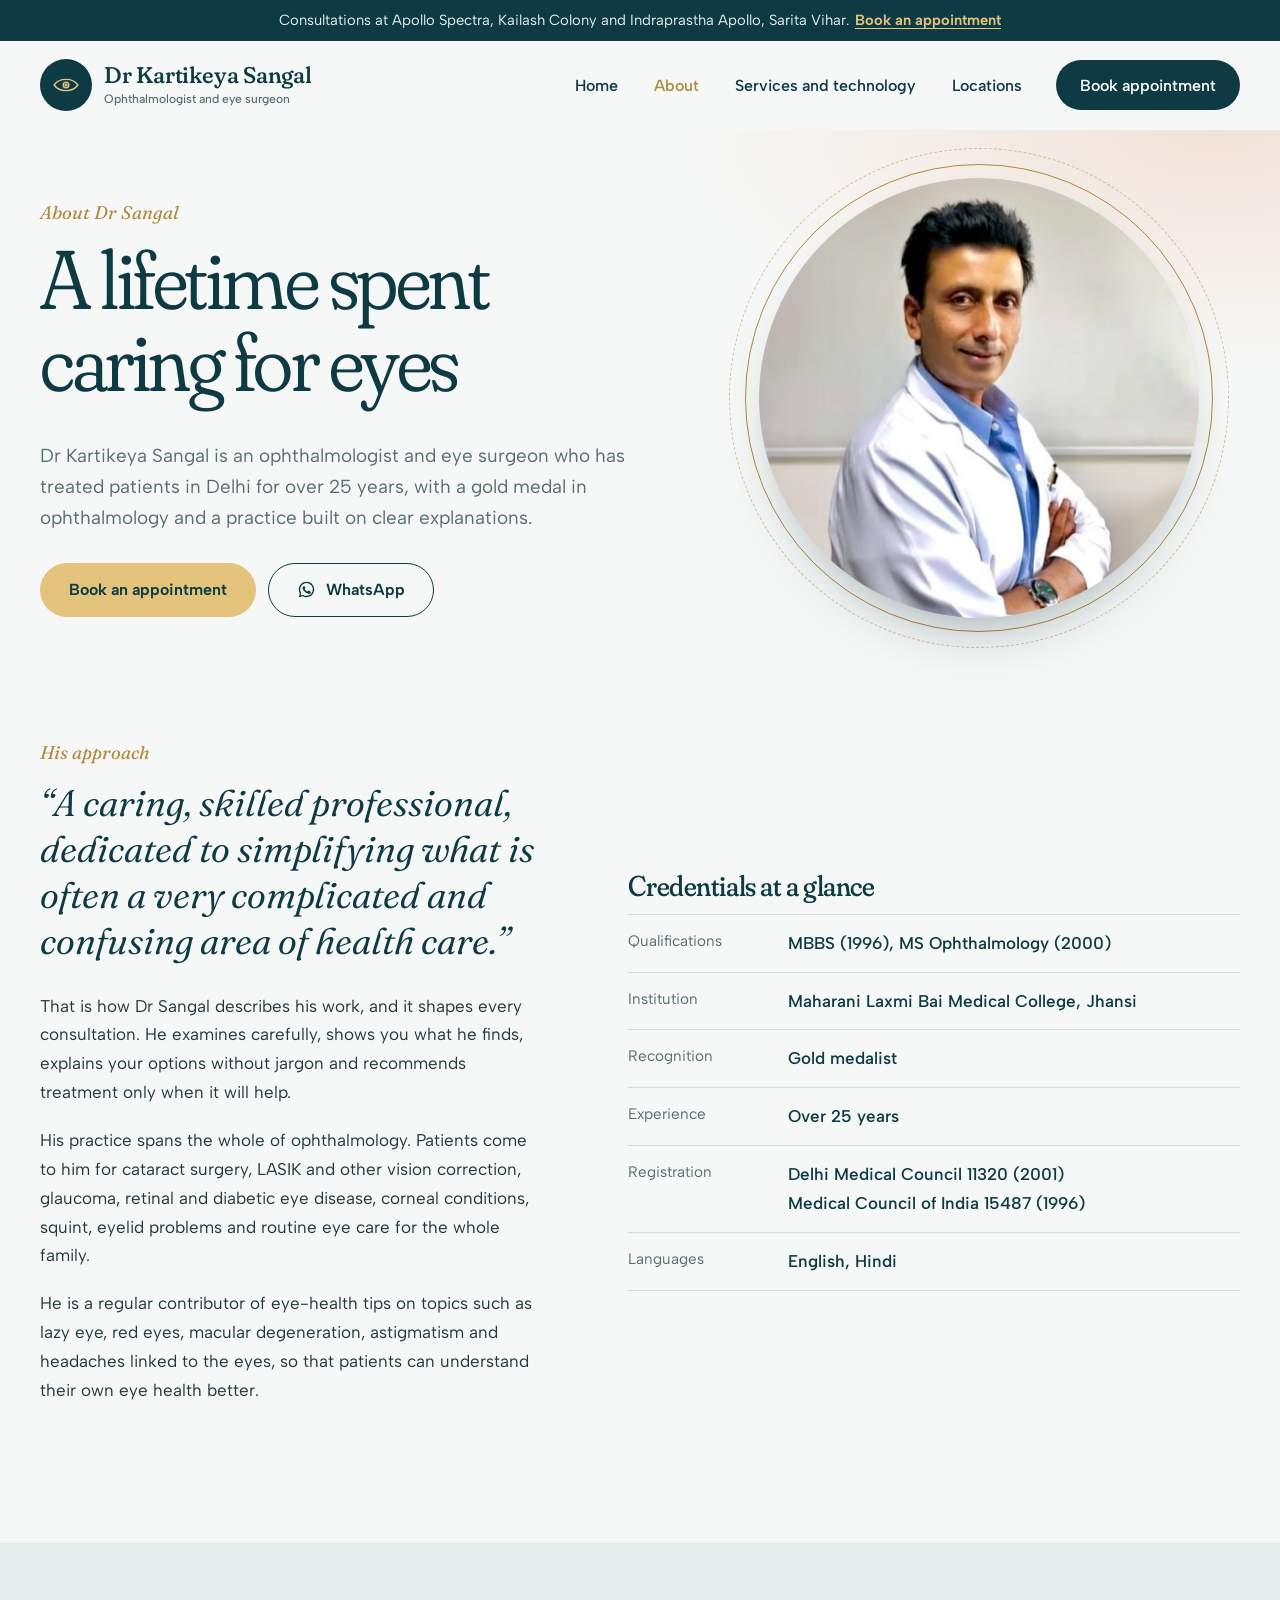
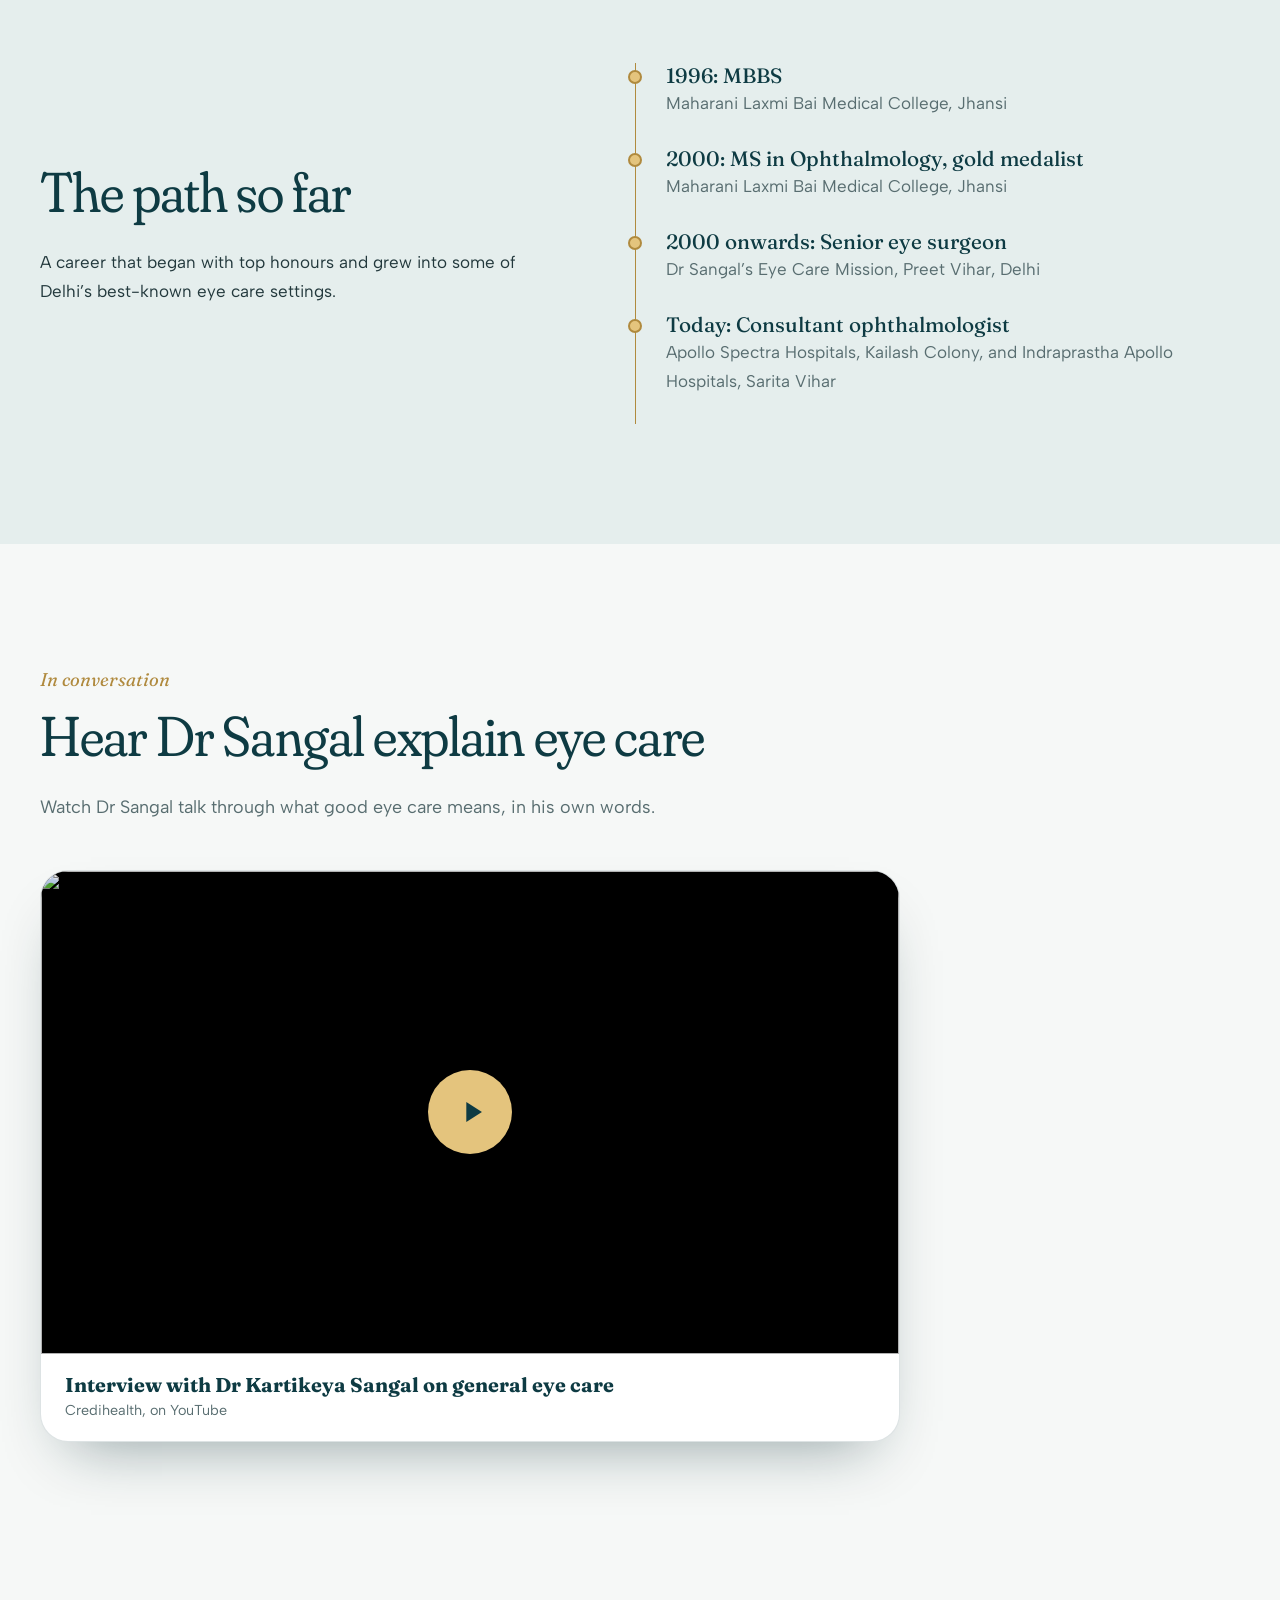
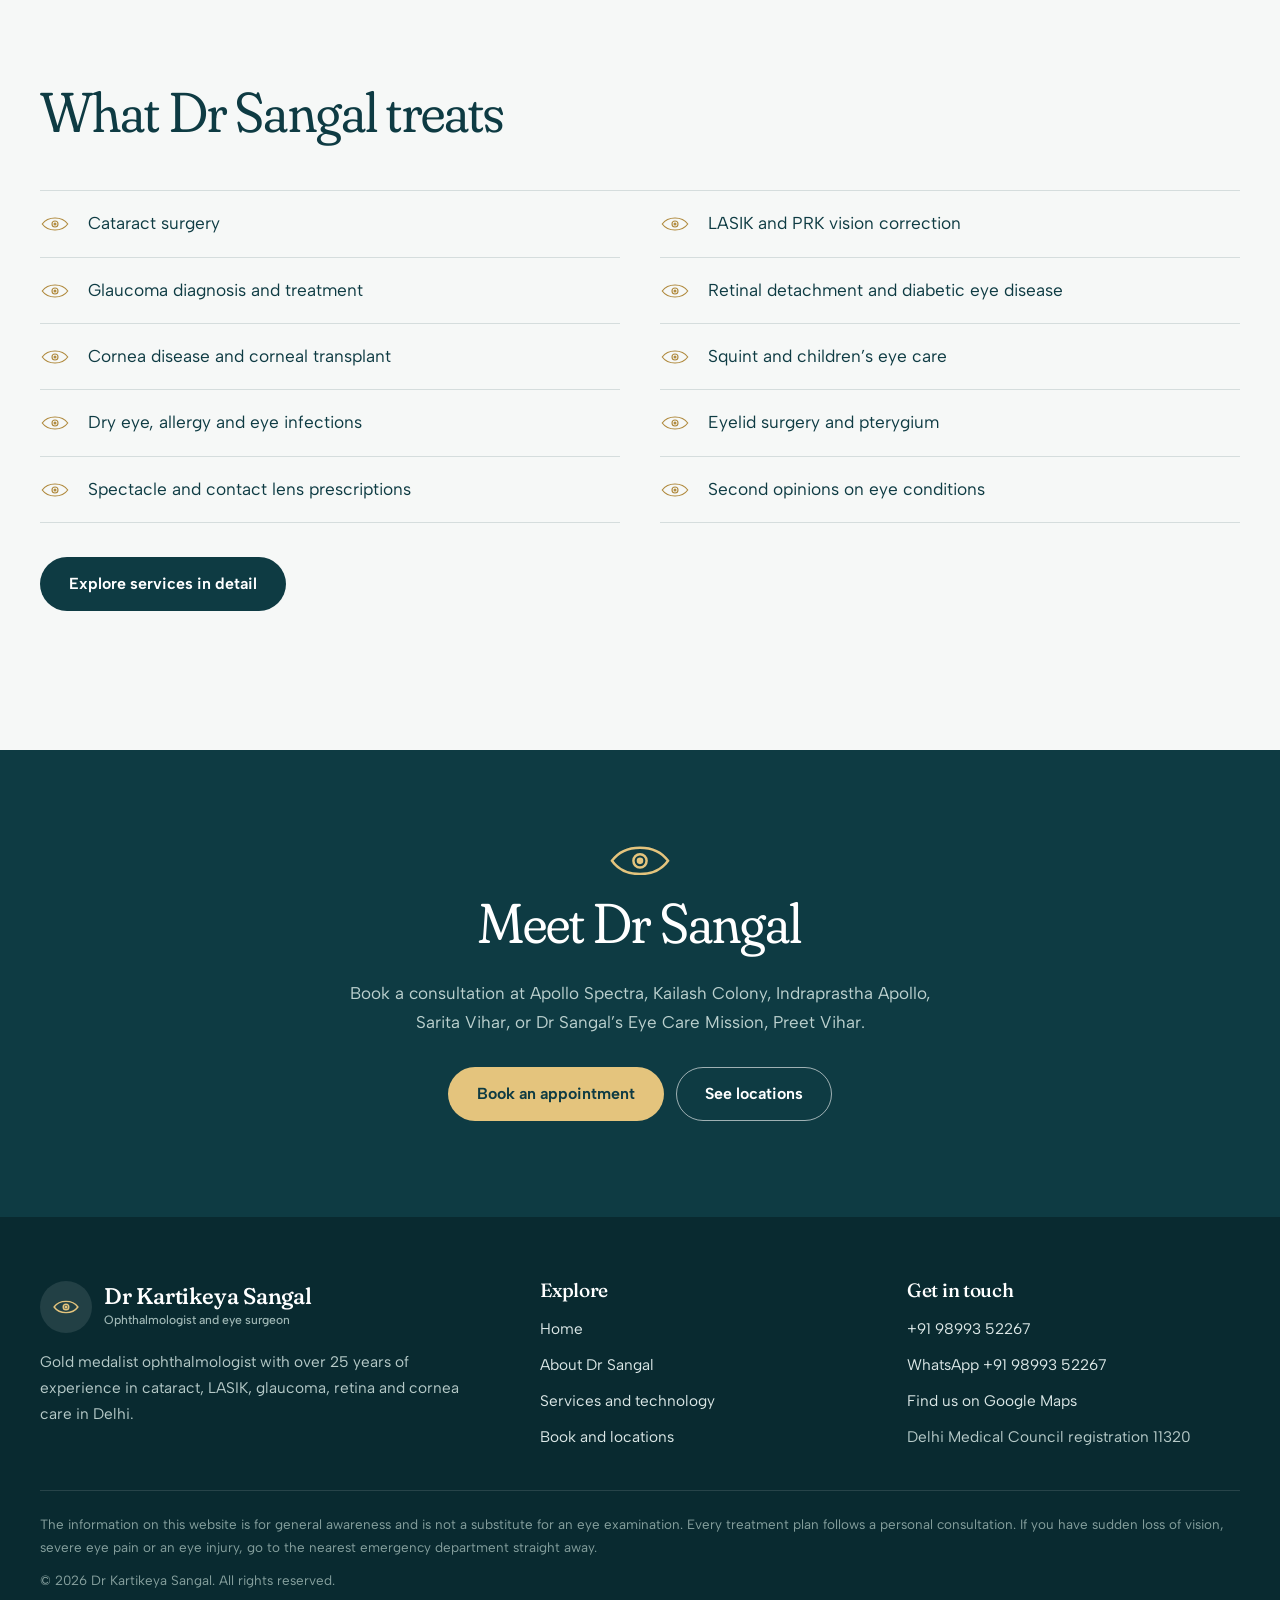
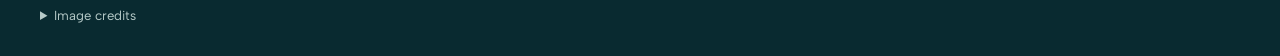
==== about/index.html @ 2427b162 "Dr Kartikeya Sangal website Four-page static site (home, about, services, book) on the shared Dawn-a" ====
<!doctype html>
<html lang="en">
<head>
  <meta charset="utf-8">
  <meta name="viewport" content="width=device-width, initial-scale=1">
  <title>About Dr Kartikeya Sangal | Ophthalmologist, Gold Medalist, Delhi</title>
  <meta name="description" content="Qualifications, experience and approach of Dr Kartikeya Sangal, MBBS, MS Ophthalmology (gold medalist), eye surgeon at Apollo hospitals and Dr Sangal’s Eye Care Mission, Delhi.">
  <meta name="theme-color" content="#0e3b43">
  <meta property="og:type" content="website">
  <meta property="og:site_name" content="Dr Kartikeya Sangal">
  <meta property="og:title" content="About Dr Kartikeya Sangal | Ophthalmologist, Gold Medalist, Delhi">
  <meta property="og:description" content="Qualifications, experience and approach of Dr Kartikeya Sangal, MBBS, MS Ophthalmology (gold medalist), eye surgeon at Apollo hospitals and Dr Sangal’s Eye Care Mission, Delhi.">
  <meta property="og:image" content="https://drbankata.github.io/kartikeya.sangal/assets/img/og-image.jpg">
  <meta property="og:url" content="https://drbankata.github.io/kartikeya.sangal/about/">
  <meta name="twitter:card" content="summary_large_image">
  <link rel="canonical" href="https://drbankata.github.io/kartikeya.sangal/about/">
  <link rel="icon" type="image/png" href="../assets/img/favicon.png">
  <link rel="apple-touch-icon" href="../assets/img/apple-touch-icon.png">
  <link rel="preconnect" href="https://fonts.googleapis.com">
  <link rel="preconnect" href="https://fonts.gstatic.com" crossorigin>
  <link rel="stylesheet" href="https://fonts.googleapis.com/css2?family=Albert+Sans:wght@400;500;600;700&family=Fraunces:ital,opsz,wght,SOFT@0,9..144,300..600,100;1,9..144,300..500,100&display=swap">
  <link rel="stylesheet" href="../assets/css/site.css">
</head>
<body>
<a class="skip" href="#main">Skip to content</a>
<div class="progress" aria-hidden="true"></div>
<!-- SECTION: ANNOUNCEMENT + HEADER (duplicated on all 4 pages — change one, change all) -->
<div class="topbar">Consultations at Apollo Spectra, Kailash Colony and Indraprastha Apollo, Sarita Vihar.<a href="../book/#book">Book an appointment</a></div>
<header class="site-header">
  <div class="wrap bar">
    <a class="brand" href="../" aria-label="Dr Kartikeya Sangal home"><span class="mk"><svg viewBox="0 0 80 36" fill="none" stroke="currentColor" stroke-width="4" stroke-linecap="round" aria-hidden="true"><path d="M6 18C16 4 30 2 40 2s24 2 34 16C64 32 50 34 40 34S16 32 6 18z"/><circle cx="40" cy="18" r="8"/><circle cx="40" cy="18" r="2.5" fill="currentColor"/></svg></span><span class="nm">Dr Kartikeya Sangal<small>Ophthalmologist and eye surgeon</small></span></a>
    <button class="nav-toggle" aria-expanded="false" aria-controls="site-nav"><svg viewBox="0 0 24 24" fill="none" stroke="currentColor" stroke-width="2" stroke-linecap="round"><path d="M4 7h16M4 12h16M4 17h10"/></svg><span class="sr-only">Open menu</span></button>
    <nav class="nav" id="site-nav" aria-label="Main">
      <a href="../">Home</a><a href="../about/" aria-current="page">About</a><a href="../services/">Services and technology</a><a href="../book/">Locations</a>
      <a class="btn btn-deep" href="../book/#book">Book appointment</a>
    </nav>
  </div>
</header>

<main id="main">
<section class="phero">
  <div class="wrap">
    <div>
      <span class="note">About Dr Sangal</span>
      <h1>A lifetime spent caring for eyes</h1>
      <p class="lede">Dr Kartikeya Sangal is an ophthalmologist and eye surgeon who has treated patients in Delhi for over 25 years, with a gold medal in ophthalmology and a practice built on clear explanations.</p>
      <div class="cta-row"><a class="btn btn-sun" href="../book/#book">Book an appointment</a><a class="btn btn-line" href="https://wa.me/919899352267?text=Hello%20Dr%20Sangal%2C%20I%20would%20like%20to%20book%20an%20appointment." target="_blank" rel="noopener"><svg viewBox="0 0 32 32" fill="currentColor" aria-hidden="true"><path d="M16 3C8.8 3 3 8.8 3 16c0 2.3.6 4.5 1.7 6.4L3 29l6.8-1.8A13 13 0 0016 29c7.2 0 13-5.8 13-13S23.2 3 16 3zm0 23.7c-2 0-3.9-.6-5.5-1.6l-.4-.2-4 1 1.1-3.9-.3-.4A10.7 10.7 0 1116 26.7zm5.9-8c-.3-.2-1.9-.9-2.2-1s-.5-.2-.7.2-.8 1-1 1.2-.4.2-.7.1a8.7 8.7 0 01-4.3-3.8c-.3-.6.3-.5.9-1.7.1-.2 0-.4 0-.5l-1-2.3c-.2-.6-.5-.5-.7-.5h-.6c-.2 0-.6.1-.9.4s-1.2 1.2-1.2 2.9 1.2 3.4 1.4 3.6c.2.2 2.4 3.7 5.9 5.2 2.2.9 3 1 4.1.8.7-.1 1.9-.8 2.2-1.5s.3-1.4.2-1.5-.3-.2-.6-.4z"/></svg> WhatsApp</a></div>
    </div>
    <figure class="round" style="margin-top:0"><img src="../assets/img/kartikeya.png" alt="Dr Kartikeya Sangal, ophthalmologist and eye surgeon" width="900" height="900" fetchpriority="high"></figure>
  </div>
</section>

<section class="section" style="padding-top:30px">
  <div class="wrap split">
    <div>
      <span class="note">His approach</span>
      <blockquote class="pull">“A caring, skilled professional, dedicated to simplifying what is often a very complicated and confusing area of health care.”</blockquote>
      <p>That is how Dr Sangal describes his work, and it shapes every consultation. He examines carefully, shows you what he finds, explains your options without jargon and recommends treatment only when it will help.</p>
      <p>His practice spans the whole of ophthalmology. Patients come to him for cataract surgery, LASIK and other vision correction, glaucoma, retinal and diabetic eye disease, corneal conditions, squint, eyelid problems and routine eye care for the whole family.</p>
      <p>He is a regular contributor of eye-health tips on topics such as lazy eye, red eyes, macular degeneration, astigmatism and headaches linked to the eyes, so that patients can understand their own eye health better.</p>
    </div>
    <div id="credentials">
      <h3>Credentials at a glance</h3>
      <dl class="facts">
        <div><dt>Qualifications</dt><dd>MBBS (1996), MS Ophthalmology (2000)</dd></div>
        <div><dt>Institution</dt><dd>Maharani Laxmi Bai Medical College, Jhansi</dd></div>
        <div><dt>Recognition</dt><dd>Gold medalist</dd></div>
        <div><dt>Experience</dt><dd>Over 25 years</dd></div>
        <div><dt>Registration</dt><dd>Delhi Medical Council 11320 (2001)<br>Medical Council of India 15487 (1996)</dd></div>
        <div><dt>Languages</dt><dd>English, Hindi</dd></div>
      </dl>
    </div>
  </div>
</section>

<section class="section foam">
  <div class="wrap split">
    <div>
      <h2>The path so far</h2>
      <p>A career that began with top honours and grew into some of Delhi’s best-known eye care settings.</p>
    </div>
    <ol class="tl">
      <li><b>1996: MBBS</b><span>Maharani Laxmi Bai Medical College, Jhansi</span></li>
      <li><b>2000: MS in Ophthalmology, gold medalist</b><span>Maharani Laxmi Bai Medical College, Jhansi</span></li>
      <li><b>2000 onwards: Senior eye surgeon</b><span>Dr Sangal’s Eye Care Mission, Preet Vihar, Delhi</span></li>
      <li><b>Today: Consultant ophthalmologist</b><span>Apollo Spectra Hospitals, Kailash Colony, and Indraprastha Apollo Hospitals, Sarita Vihar</span></li>
    </ol>
  </div>
</section>

<!-- SECTION: VIDEO. Add a video: append a tuple (youtube id, title, source) to VIDEOS in the original build, or copy a <figure class="vid"> and change data-yt. -->
<section class="section" id="watch">
  <div class="wrap">
    <div class="head"><span class="note">In conversation</span><h2>Hear Dr Sangal explain eye care</h2><p>Watch Dr Sangal talk through what good eye care means, in his own words.</p></div>
    <div class="vids"><figure class="vid"><button class="vplay" type="button" data-yt="KBVWZaOIIR0" data-title="Interview with Dr Kartikeya Sangal on general eye care" aria-label="Play video: Interview with Dr Kartikeya Sangal on general eye care"><img src="https://i.ytimg.com/vi/KBVWZaOIIR0/hqdefault.jpg" alt="" width="480" height="360" loading="lazy"><span class="vbtn" aria-hidden="true"><svg viewBox="0 0 24 24" fill="currentColor"><path d="M8 5v14l11-7z"/></svg></span></button><noscript><a href="https://www.youtube.com/watch?v=KBVWZaOIIR0">Watch on YouTube</a></noscript><figcaption><b>Interview with Dr Kartikeya Sangal on general eye care</b><small>Credihealth, on YouTube</small></figcaption></figure></div>
  </div>
</section>

<section class="section">
  <div class="wrap">
    <div class="head"><h2>What Dr Sangal treats</h2></div>
    <ul class="help">
      <li><svg viewBox="0 0 80 36" fill="none" stroke="currentColor" stroke-width="3" stroke-linecap="round" aria-hidden="true"><path d="M6 18C16 4 30 2 40 2s24 2 34 16C64 32 50 34 40 34S16 32 6 18z"/><circle cx="40" cy="18" r="8"/><circle cx="40" cy="18" r="2.5" fill="currentColor"/></svg>Cataract surgery</li>
      <li><svg viewBox="0 0 80 36" fill="none" stroke="currentColor" stroke-width="3" stroke-linecap="round" aria-hidden="true"><path d="M6 18C16 4 30 2 40 2s24 2 34 16C64 32 50 34 40 34S16 32 6 18z"/><circle cx="40" cy="18" r="8"/><circle cx="40" cy="18" r="2.5" fill="currentColor"/></svg>LASIK and PRK vision correction</li>
      <li><svg viewBox="0 0 80 36" fill="none" stroke="currentColor" stroke-width="3" stroke-linecap="round" aria-hidden="true"><path d="M6 18C16 4 30 2 40 2s24 2 34 16C64 32 50 34 40 34S16 32 6 18z"/><circle cx="40" cy="18" r="8"/><circle cx="40" cy="18" r="2.5" fill="currentColor"/></svg>Glaucoma diagnosis and treatment</li>
      <li><svg viewBox="0 0 80 36" fill="none" stroke="currentColor" stroke-width="3" stroke-linecap="round" aria-hidden="true"><path d="M6 18C16 4 30 2 40 2s24 2 34 16C64 32 50 34 40 34S16 32 6 18z"/><circle cx="40" cy="18" r="8"/><circle cx="40" cy="18" r="2.5" fill="currentColor"/></svg>Retinal detachment and diabetic eye disease</li>
      <li><svg viewBox="0 0 80 36" fill="none" stroke="currentColor" stroke-width="3" stroke-linecap="round" aria-hidden="true"><path d="M6 18C16 4 30 2 40 2s24 2 34 16C64 32 50 34 40 34S16 32 6 18z"/><circle cx="40" cy="18" r="8"/><circle cx="40" cy="18" r="2.5" fill="currentColor"/></svg>Cornea disease and corneal transplant</li>
      <li><svg viewBox="0 0 80 36" fill="none" stroke="currentColor" stroke-width="3" stroke-linecap="round" aria-hidden="true"><path d="M6 18C16 4 30 2 40 2s24 2 34 16C64 32 50 34 40 34S16 32 6 18z"/><circle cx="40" cy="18" r="8"/><circle cx="40" cy="18" r="2.5" fill="currentColor"/></svg>Squint and children’s eye care</li>
      <li><svg viewBox="0 0 80 36" fill="none" stroke="currentColor" stroke-width="3" stroke-linecap="round" aria-hidden="true"><path d="M6 18C16 4 30 2 40 2s24 2 34 16C64 32 50 34 40 34S16 32 6 18z"/><circle cx="40" cy="18" r="8"/><circle cx="40" cy="18" r="2.5" fill="currentColor"/></svg>Dry eye, allergy and eye infections</li>
      <li><svg viewBox="0 0 80 36" fill="none" stroke="currentColor" stroke-width="3" stroke-linecap="round" aria-hidden="true"><path d="M6 18C16 4 30 2 40 2s24 2 34 16C64 32 50 34 40 34S16 32 6 18z"/><circle cx="40" cy="18" r="8"/><circle cx="40" cy="18" r="2.5" fill="currentColor"/></svg>Eyelid surgery and pterygium</li>
      <li><svg viewBox="0 0 80 36" fill="none" stroke="currentColor" stroke-width="3" stroke-linecap="round" aria-hidden="true"><path d="M6 18C16 4 30 2 40 2s24 2 34 16C64 32 50 34 40 34S16 32 6 18z"/><circle cx="40" cy="18" r="8"/><circle cx="40" cy="18" r="2.5" fill="currentColor"/></svg>Spectacle and contact lens prescriptions</li>
      <li><svg viewBox="0 0 80 36" fill="none" stroke="currentColor" stroke-width="3" stroke-linecap="round" aria-hidden="true"><path d="M6 18C16 4 30 2 40 2s24 2 34 16C64 32 50 34 40 34S16 32 6 18z"/><circle cx="40" cy="18" r="8"/><circle cx="40" cy="18" r="2.5" fill="currentColor"/></svg>Second opinions on eye conditions</li>
    </ul>
    <p style="margin-top:34px"><a class="btn btn-deep" href="../services/">Explore services in detail</a></p>
  </div>
</section>

<section class="closing">
  <div class="wrap">
    <svg class="loop-mark" viewBox="0 0 80 36" fill="none" stroke="currentColor" stroke-width="3" stroke-linecap="round" aria-hidden="true"><path d="M6 18C16 4 30 2 40 2s24 2 34 16C64 32 50 34 40 34S16 32 6 18z"/><circle cx="40" cy="18" r="8"/><circle cx="40" cy="18" r="2.5" fill="currentColor"/></svg>
    <h2>Meet Dr Sangal</h2>
    <p>Book a consultation at Apollo Spectra, Kailash Colony, Indraprastha Apollo, Sarita Vihar, or Dr Sangal’s Eye Care Mission, Preet Vihar.</p>
    <div class="cta-row"><a class="btn btn-sun" href="../book/#book">Book an appointment</a><a class="btn btn-light" href="../book/#locations">See locations</a></div>
  </div>
</section>
</main>
<!-- SECTION: FOOTER (duplicated on all 4 pages — change one, change all) -->
<footer class="site-footer">
  <div class="wrap">
    <div class="fgrid">
      <div>
        <a class="brand" href="../" aria-label="Dr Kartikeya Sangal home"><span class="mk"><svg viewBox="0 0 80 36" fill="none" stroke="currentColor" stroke-width="4" stroke-linecap="round" aria-hidden="true"><path d="M6 18C16 4 30 2 40 2s24 2 34 16C64 32 50 34 40 34S16 32 6 18z"/><circle cx="40" cy="18" r="8"/><circle cx="40" cy="18" r="2.5" fill="currentColor"/></svg></span><span class="nm">Dr Kartikeya Sangal<small>Ophthalmologist and eye surgeon</small></span></a>
        <p style="max-width:42ch">Gold medalist ophthalmologist with over 25 years of experience in cataract, LASIK, glaucoma, retina and cornea care in Delhi.</p>
      </div>
      <div>
        <h4>Explore</h4>
        <ul>
          <li><a href="../">Home</a></li>
          <li><a href="../about/">About Dr Sangal</a></li>
          <li><a href="../services/">Services and technology</a></li>
          <li><a href="../book/">Book and locations</a></li>
        </ul>
      </div>
      <div>
        <h4>Get in touch</h4>
        <ul>
          <li><a href="tel:+919899352267">+91 98993 52267</a></li>
          <li><a href="https://wa.me/919899352267" rel="noopener">WhatsApp +91 98993 52267</a></li>
          <li><a href="https://www.google.com/maps/place/Dr.+Kartikeya+Sangal/@28.554382,77.24078,17z/data=!3m1!4b1!4m6!3m5!1s0x390ce3cad3b86bc5:0x2c76629b6354bbf9!8m2!3d28.554382!4d77.24078!16s%2Fg%2F11gfd_m1p2" rel="noopener" target="_blank">Find us on Google Maps</a></li>
          <li>Delhi Medical Council registration 11320</li>
        </ul>
      </div>
    </div>
    <div class="fine">
      <p>The information on this website is for general awareness and is not a substitute for an eye examination. Every treatment plan follows a personal consultation. If you have sudden loss of vision, severe eye pain or an eye injury, go to the nearest emergency department straight away.</p>
      <p>&copy; <span data-year>2026</span> Dr Kartikeya Sangal. All rights reserved.</p>
      <details class="credits"><summary>Image credits</summary>
        <ul>
          <li>Surgeon at an operating microscope and operating-room microscope photographs: U.S. Air Force photos, public domain (via Wikimedia Commons).</li>
          <li>Retinal photograph: Mikael Häggström, CC0 (Wikimedia Commons).</li>
          <li>Phoropter: Frank C. Müller, CC BY-SA 3.0 (Wikimedia Commons).</li>
          <li>Retinal camera: Jason Ruck, CC BY-SA 3.0 (Wikimedia Commons).</li>
          <li>Autorefractor: Nenad Stojkovic, CC BY 2.0 (Wikimedia Commons).</li>
          <li>Slit-lamp examination: Jeeva Muthuramalingam, CC BY-SA 4.0 (Wikimedia Commons).</li>
          <li>Equipment pictures are illustrative of the type of technology used in modern eye care. Dr Sangal’s portrait is his own.</li>
        </ul>
      </details>
    </div>
  </div>
</footer>
<a class="wa" href="https://wa.me/919899352267?text=Hello%20Dr%20Sangal%2C%20I%20would%20like%20to%20book%20an%20appointment." rel="noopener" aria-label="Chat on WhatsApp"><svg viewBox="0 0 32 32" fill="currentColor" aria-hidden="true"><path d="M16 3C8.8 3 3 8.8 3 16c0 2.3.6 4.5 1.7 6.4L3 29l6.8-1.8A13 13 0 0016 29c7.2 0 13-5.8 13-13S23.2 3 16 3zm0 23.7c-2 0-3.9-.6-5.5-1.6l-.4-.2-4 1 1.1-3.9-.3-.4A10.7 10.7 0 1116 26.7zm5.9-8c-.3-.2-1.9-.9-2.2-1s-.5-.2-.7.2-.8 1-1 1.2-.4.2-.7.1a8.7 8.7 0 01-4.3-3.8c-.3-.6.3-.5.9-1.7.1-.2 0-.4 0-.5l-1-2.3c-.2-.6-.5-.5-.7-.5h-.6c-.2 0-.6.1-.9.4s-1.2 1.2-1.2 2.9 1.2 3.4 1.4 3.6c.2.2 2.4 3.7 5.9 5.2 2.2.9 3 1 4.1.8.7-.1 1.9-.8 2.2-1.5s.3-1.4.2-1.5-.3-.2-.6-.4z"/></svg><span>WhatsApp</span></a>
<button class="to-top" aria-label="Back to top"><svg viewBox="0 0 24 24" fill="none" stroke="currentColor" stroke-width="2" stroke-linecap="round" stroke-linejoin="round"><path d="M12 19V5M5 12l7-7 7 7"/></svg></button>
<script src="../assets/js/site.js" defer></script>
</body>
</html>
---- assets/css/site.css ----
/* =====================================================================
   DR KARTIKEYA SANGAL — Ophthalmologist · site.css
   Design: "Dawn at the shore" (shared with the Hemani site) — sea-deep teal, gold, mist and blush.
   The hero arch is crowned by a gold eye outline that draws itself once on load.
   Mobile-first. Colours ONLY from the :root tokens below.
   Breakpoints: 640 / 900 / 1100 (desktop menu) / 1280
   ===================================================================== */
:root{
  --deep:#0e3b43;      /* sea-deep teal — headings, dark bands, primary buttons */
  --deep-2:#092a30;    /* footer */
  --tide:#2f6f78;      /* links */
  --gold:#b08a3e;      /* brand gold (logo) — lines, small accents */
  --sun:#e4c47d;       /* soft gold — accent buttons, accents on dark */
  --sun-2:#f4e6c1;
  --mist:#f6f8f7;      /* page */
  --foam:#e5eeed;      /* alternate section */
  --blush:#f3e2d9;     /* testimonials / warm band */
  --text:#22383c;
  --muted:#586d70;
  --line:rgba(14,59,67,.14);
  --shadow:0 30px 60px -30px rgba(9,42,48,.45);
  --display:"Fraunces",Georgia,"Times New Roman",serif;
  --sans:"Albert Sans",system-ui,-apple-system,"Segoe UI",Roboto,sans-serif;
  --maxw:1200px;
}
*,*::before,*::after{box-sizing:border-box}
html{overflow-x:clip;scroll-behavior:smooth;-webkit-text-size-adjust:100%}
body{margin:0;font-family:var(--sans);font-size:1.0625rem;line-height:1.7;color:var(--text);background:var(--mist);overflow-x:hidden}
img{max-width:100%;height:auto;display:block}
a{color:var(--tide);text-decoration-thickness:1px;text-underline-offset:3px}
a:hover{color:var(--deep)}
h1,h2,h3,h4{font-family:var(--display);font-weight:400;line-height:1.08;color:var(--deep);margin:0 0 .45em;letter-spacing:-.015em;font-variation-settings:"SOFT" 100,"opsz" 96}
h1{font-size:clamp(3.2rem,12vw,6.4rem);font-weight:340;line-height:.98;letter-spacing:-.03em;font-variation-settings:"SOFT" 100,"opsz" 144}
h2{font-size:clamp(2.1rem,5.4vw,3.5rem);font-weight:360}
h3{font-size:clamp(1.45rem,3vw,1.8rem);font-weight:450}
p{margin:0 0 1.1em}
strong{font-weight:650;color:var(--deep)}
.sr-only{position:absolute;width:1px;height:1px;overflow:hidden;clip:rect(0 0 0 0);white-space:nowrap}
.wrap{width:min(100% - 32px,var(--maxw));margin-inline:auto}
:focus-visible{outline:3px solid var(--tide);outline-offset:3px;border-radius:8px}
.skip{position:absolute;left:-999px;top:8px;background:var(--deep);color:#fff;padding:10px 16px;border-radius:8px;z-index:200}
.skip:focus{left:8px}
.lede{font-size:1.18rem;line-height:1.65;color:var(--muted);max-width:56ch}
.note{font-family:var(--display);font-style:italic;font-weight:400;color:var(--gold);font-size:1.15rem;margin-bottom:.6em;display:block}

/* ---------- announcement + header ---------- */
.topbar{background:var(--deep);color:#e9f1f0;font-size:.92rem;text-align:center;padding:10px 16px;line-height:1.45}
.topbar a{color:var(--sun);font-weight:650;text-decoration:underline;text-underline-offset:3px;margin-left:6px;white-space:nowrap}
.topbar a:hover{color:#fff}
.site-header{position:sticky;top:0;z-index:100;background:rgba(246,248,247,.82);backdrop-filter:saturate(1.3) blur(14px);-webkit-backdrop-filter:saturate(1.3) blur(14px);border-bottom:1px solid transparent;transition:border-color .3s,box-shadow .3s}
.site-header.scrolled{border-color:var(--line);box-shadow:0 10px 30px -24px rgba(9,42,48,.6)}
.bar{display:flex;align-items:center;justify-content:space-between;gap:16px;min-height:76px}
.nav-toggle{background:#fff;border:1px solid var(--line);border-radius:14px;width:48px;height:48px;display:grid;place-items:center;color:var(--deep);cursor:pointer}
.nav-toggle svg{width:24px;height:24px}
.nav{position:fixed;inset:76px 0 auto 0;background:var(--mist);padding:8px 16px 26px;display:none;flex-direction:column;border-bottom:1px solid var(--line);box-shadow:var(--shadow)}
.nav.open{display:flex}
.nav a{padding:15px 6px;font-weight:550;color:var(--deep);text-decoration:none;border-bottom:1px solid var(--line);font-size:1.05rem}
.nav a[aria-current="page"]{color:var(--gold)}
.nav .btn{margin-top:16px;border:0;justify-content:center}

/* ---------- buttons ---------- */
.btn{display:inline-flex;align-items:center;justify-content:center;gap:10px;min-height:54px;padding:0 28px;border-radius:999px;font:650 1rem/1.1 var(--sans);text-decoration:none;cursor:pointer;border:1.5px solid transparent;transition:background .25s,color .25s,border-color .25s,transform .25s}
.btn:active{transform:translateY(1px)}
.btn svg{width:19px;height:19px;flex:none}
.btn-sun{background:var(--sun);color:var(--deep)}
.btn-sun:hover{background:#d9b464;color:var(--deep)}
.btn-deep{background:var(--deep);color:#fff}
.btn-deep:hover{background:var(--tide);color:#fff}
.btn-line{border-color:var(--deep);color:var(--deep);background:transparent}
.btn-line:hover{background:var(--deep);color:#fff}
.btn-light{border-color:rgba(255,255,255,.6);color:#fff}
.btn-light:hover{background:#fff;color:var(--deep)}
.cta-row{display:flex;flex-wrap:wrap;gap:12px;margin-top:30px}
@media (max-width:639px){.hero .cta-row .btn,.phero .cta-row .btn,.formcard .cta-row .btn{width:100%}}

/* ---------- HERO (the one bold moment: the arched window + drawn infinity) ---------- */
.hero{position:relative;padding:40px 0 80px;background:
  radial-gradient(60% 55% at 92% 8%,var(--blush) 0,transparent 70%),
  radial-gradient(50% 50% at 0% 100%,var(--foam) 0,transparent 70%),var(--mist);overflow:hidden}
.hero .wrap{display:grid;gap:56px;align-items:center}
.hero .with{display:flex;align-items:center;gap:12px;color:var(--muted);font-size:.98rem;margin-bottom:26px}
.hero .with img{width:40px;height:40px;border-radius:50%;object-fit:cover;object-position:top;border:2px solid #fff;box-shadow:0 4px 12px -4px rgba(9,42,48,.4)}
.hero h1{max-width:9.5ch;margin-bottom:28px}
.hero .lede{margin-bottom:0}
.trust{display:flex;align-items:center;gap:14px;margin-top:34px;color:var(--muted);font-size:.95rem;text-decoration:none}
.trust:hover{color:var(--deep)}
.faces{display:flex}
.faces img{width:42px;height:42px;border-radius:50%;object-fit:cover;border:3px solid var(--mist);margin-left:-12px;background:#fff}
.faces img:first-child{margin-left:0}
.stars{color:var(--gold);letter-spacing:2px;font-size:.95rem;display:block;line-height:1.2}

.window{position:relative;max-width:520px;width:100%;margin-inline:auto;padding-top:46px}
.arch{position:relative;aspect-ratio:4/5;border-radius:999px 999px 30px 30px;overflow:hidden;box-shadow:var(--shadow);background:var(--foam)}
.arch img{width:100%;height:100%;object-fit:cover;object-position:52% 60%;transform-origin:58% 82%;animation:breathe 26s ease-in-out infinite alternate}
.arch::after{content:"";position:absolute;inset:0;border-radius:inherit;box-shadow:inset 0 0 0 1px rgba(255,255,255,.35)}
@keyframes breathe{from{transform:scale(1.18)}to{transform:scale(1.3)}}
.loop{position:absolute;left:50%;top:-8px;width:116%;transform:translateX(-50%);color:var(--gold);pointer-events:none;overflow:visible;z-index:3;filter:drop-shadow(0 1px 0 rgba(255,255,255,.7))}
.loop path,.loop circle:not(.pupil){fill:none;stroke:currentColor;stroke-width:2.2;stroke-linecap:round;stroke-dasharray:1;stroke-dashoffset:1;animation:draw 3.2s .3s cubic-bezier(.65,0,.35,1) forwards}
@keyframes draw{to{stroke-dashoffset:0}}
.badge{position:absolute;z-index:4;left:-6px;bottom:34px;display:flex;align-items:center;gap:14px;background:#fff;border-radius:999px;padding:8px 22px 8px 8px;box-shadow:0 20px 40px -18px rgba(9,42,48,.5);max-width:92%}
.badge img{width:62px;height:62px;border-radius:50%;object-fit:cover;object-position:top}
.badge b{display:block;font-family:var(--display);font-weight:500;font-size:1.12rem;color:var(--deep);line-height:1.15}
.badge small{display:block;color:var(--muted);font-size:.84rem;line-height:1.35}
.gift{position:absolute;z-index:4;right:-4px;top:30%;background:var(--deep);color:#fff;border-radius:22px;padding:16px 18px;max-width:200px;box-shadow:var(--shadow);text-decoration:none;font-size:.9rem;line-height:1.35;display:none}
.gift b{display:block;font-family:var(--display);font-weight:450;font-size:1.25rem;color:var(--sun);margin-bottom:4px;line-height:1.1}
.gift:hover{color:#fff;background:var(--tide)}

/* ---------- sections ---------- */
.section{padding:88px 0}
.section.foam{background:var(--foam)}
.section.blush{background:var(--blush)}
.section.deep{background:var(--deep);color:#d6e4e3}
.section.deep h2,.section.deep h3{color:#fff}
.section.deep strong{color:#fff}
.head{max-width:740px;margin:0 0 48px}
.head.center{margin-inline:auto;text-align:center}
.head p{color:var(--muted);font-size:1.12rem}
.section.deep .head p{color:#bcd1cf}
.loop-mark{display:block;width:66px;color:var(--gold);margin-bottom:18px}
.center .loop-mark{margin-inline:auto}

/* pillars — photo cards */
.pillars{display:grid;gap:18px}
.pillar{position:relative;min-height:440px;border-radius:28px;overflow:hidden;color:#fff;display:flex;align-items:flex-end;isolation:isolate}
.pillar .bg{position:absolute;inset:0;z-index:-2;background-size:cover;background-position:center;transition:transform 1.4s cubic-bezier(.2,.7,.2,1)}
.pillar:hover .bg{transform:scale(1.05)}
.pillar::before{content:"";position:absolute;inset:0;z-index:-1;background:linear-gradient(to top,rgba(9,42,48,.95) 10%,rgba(9,42,48,.55) 55%,rgba(9,42,48,.05))}
.pillar .in{padding:30px}
.pillar h3{color:#fff;font-size:2.1rem;font-weight:400;margin-bottom:.15em}
.pillar h4{font:italic 400 1.15rem/1.35 var(--display);color:var(--sun);margin-bottom:.7em}
.pillar p{font-size:.98rem;color:rgba(255,255,255,.88);margin:0}

/* includes (foundation) */
.includes{display:grid;gap:0;border-top:1px solid rgba(255,255,255,.2)}
.includes div{display:grid;grid-template-columns:5.2rem 1fr;gap:18px;align-items:baseline;padding:20px 0;border-bottom:1px solid rgba(255,255,255,.2)}
.includes b{font:300 2.8rem/1 var(--display);color:var(--sun);font-variation-settings:"SOFT" 100,"opsz" 144}
.includes span{color:#e3eded;font-size:1.05rem}

/* split */
.split{display:grid;gap:48px;align-items:center}
.framed{position:relative;max-width:460px;margin-inline:auto;width:100%}
.framed img{width:100%;aspect-ratio:4/5;object-fit:cover;object-position:center top;border-radius:999px 999px 28px 28px;box-shadow:var(--shadow)}
.framed::before{content:"";position:absolute;inset:-14px -14px 14px 14px;border:1.5px solid var(--gold);border-radius:999px 999px 34px 34px;z-index:-1}
.framed figcaption{margin-top:18px;text-align:center;font-family:var(--display);font-size:1.2rem;color:var(--deep)}
.framed figcaption small{display:block;font-family:var(--sans);font-size:.9rem;color:var(--muted)}
.pull{font:italic 360 clamp(1.6rem,3.6vw,2.3rem)/1.25 var(--display);color:var(--deep);margin:0 0 28px;max-width:30ch}
.pull cite{display:block;font:500 .98rem/1.4 var(--sans);font-style:normal;color:var(--gold);margin-top:14px}

/* testimonials */
.tgrid{display:grid;gap:20px}
.tcard{background:#fff;border-radius:28px;padding:32px 28px;display:flex;flex-direction:column}
.tcard .hl{font:italic 380 1.45rem/1.35 var(--display);color:var(--deep);margin:14px 0 18px;flex:1}
.tcard details{margin-bottom:22px;color:var(--muted);font-size:.97rem}
.tcard summary{cursor:pointer;color:var(--tide);font-weight:600;list-style:none;display:inline-flex;align-items:center;gap:6px}
.tcard summary::-webkit-details-marker{display:none}
.tcard summary::after{content:"+";font-size:1.2rem;line-height:1}
.tcard details[open] summary::after{content:"–"}
.tcard details p{margin:12px 0 0}
.who{display:flex;align-items:center;gap:14px;border-top:1px solid var(--line);padding-top:18px}
.who img{width:56px;height:56px;border-radius:50%;object-fit:cover}
.who b{display:block;font-family:var(--display);font-weight:500;font-size:1.2rem;color:var(--deep);line-height:1.15}
.who small{color:var(--muted);font-size:.9rem}

/* features / steps / help */
.feat{display:grid;gap:18px}
.fcard{background:#fff;border-radius:24px;padding:30px;border:1px solid var(--line)}
.fcard .ic{width:52px;height:52px;border-radius:50%;background:var(--foam);color:var(--deep);display:grid;place-items:center;margin-bottom:18px}
.fcard .ic svg{width:24px;height:24px}
.fcard p{color:var(--muted);margin:0 0 14px}
.fcard .tick{font-family:var(--display);font-style:italic;color:var(--gold);font-size:1.12rem}
.steps{display:grid;gap:0;counter-reset:s;border-top:1px solid rgba(255,255,255,.2)}
.step{display:grid;grid-template-columns:4.2rem 1fr;gap:16px;padding:26px 0;border-bottom:1px solid rgba(255,255,255,.2)}
.step::before{counter-increment:s;content:counter(s);font:300 3rem/1 var(--display);color:var(--sun)}
.step h3{font-size:1.5rem;margin-bottom:.3em}
.step p{margin:0;color:#c5d7d6}
.help{list-style:none;padding:0;margin:0;display:grid;gap:0;border-top:1px solid var(--line)}
.help li{display:flex;gap:18px;align-items:flex-start;padding:18px 0;border-bottom:1px solid var(--line);font-size:1.08rem;color:var(--deep)}
.help li svg{flex:none;width:30px;height:16px;color:var(--gold);margin-top:7px}
.photos{display:grid;grid-template-columns:repeat(2,1fr);gap:12px}
.photos img{border-radius:22px;aspect-ratio:1;object-fit:cover;width:100%}
.photos img:nth-child(1){border-radius:999px 999px 22px 22px}

/* levels */
.tabs{display:inline-flex;gap:4px;padding:5px;background:#fff;border-radius:999px;border:1px solid var(--line);margin-bottom:28px;max-width:100%;overflow-x:auto}
.tab{border:0;background:none;color:var(--deep);padding:12px 20px;border-radius:999px;font:600 .96rem/1 var(--sans);cursor:pointer;white-space:nowrap;transition:background .25s,color .25s}
.tab[aria-selected="true"]{background:var(--deep);color:#fff}
.panel{display:none;background:#fff;border-radius:30px;overflow:hidden}
.panel.show{display:grid;animation:rise .45s both}
.panel .pic{min-height:260px;background-size:cover;background-position:center}
.panel .txt{padding:34px 28px}
.checks{list-style:none;padding:0;margin:22px 0 28px;display:grid;gap:12px}
.checks li{position:relative;padding-left:34px;color:var(--deep);font-weight:550}
.checks li::before{content:"";position:absolute;left:0;top:4px;width:22px;height:22px;border-radius:50%;background:var(--sun) url("data:image/svg+xml,%3Csvg xmlns='http://www.w3.org/2000/svg' viewBox='0 0 24 24' fill='none' stroke='%230e3b43' stroke-width='3' stroke-linecap='round' stroke-linejoin='round'%3E%3Cpath d='M6 12.5l4 4 8-9'/%3E%3C/svg%3E") center/13px no-repeat}
@keyframes rise{from{opacity:0;transform:translateY(10px)}to{opacity:1;transform:none}}

/* quote band */
.band{position:relative;color:#fff;padding:120px 0;isolation:isolate;background-size:cover;background-position:center}
.band::before{content:"";position:absolute;inset:0;background:linear-gradient(100deg,rgba(9,42,48,.9) 0%,rgba(9,42,48,.6) 60%,rgba(9,42,48,.35));z-index:-1}
.band blockquote{margin:0;max-width:24ch;font:italic 340 clamp(1.8rem,4.6vw,3rem)/1.22 var(--display);color:#fff}
.band cite{display:block;margin-top:20px;font:500 1rem var(--sans);font-style:normal;color:var(--sun)}

/* forms */
.formcard{background:#fff;color:var(--text);border-radius:30px;padding:32px 26px;box-shadow:var(--shadow)}
.formcard h3{font-size:2rem;color:var(--deep)}
.privacy{font-size:.9rem;color:var(--muted)}
.field{display:grid;gap:6px;margin-bottom:16px}
.field label{font-weight:600;font-size:.92rem;color:var(--deep)}
.field input,.field select{width:100%;min-height:52px;padding:12px 16px;border:1.5px solid #d3dfde;border-radius:14px;background:var(--mist);font:inherit;color:var(--deep)}
.field input:focus,.field select:focus{outline:none;border-color:var(--tide);background:#fff;box-shadow:0 0 0 4px rgba(47,111,120,.15)}
.row2{display:grid;gap:0 16px}
.check{display:flex;gap:12px;align-items:flex-start;font-size:.9rem;color:var(--muted);margin:4px 0 22px}
.check input{width:22px;height:22px;margin-top:2px;accent-color:var(--deep);flex:none}
.form-note{margin:14px 0 0;font-size:.95rem;color:var(--tide);min-height:1.2em;font-weight:600}
.formcard .cta-row{margin-top:0}

/* contact */
.ccards{display:grid;gap:0;border-top:1px solid var(--line);margin-top:28px}
.ccard{display:flex;gap:16px;align-items:center;padding:18px 0;border-bottom:1px solid var(--line);text-decoration:none;color:var(--deep)}
a.ccard:hover b{color:var(--tide)}
.ccard .ic{flex:none;width:50px;height:50px;border-radius:50%;background:#fff;color:var(--deep);display:grid;place-items:center;border:1px solid var(--line)}
.ccard .ic svg{width:22px;height:22px}
.ccard small{display:block;font-size:.88rem;color:var(--muted)}
.ccard b{font-weight:600;overflow-wrap:anywhere;font-size:1.05rem}

/* inner page hero */
.phero{padding:48px 0 72px;background:radial-gradient(60% 60% at 95% 0%,var(--blush) 0,transparent 70%),var(--mist)}
.phero .wrap{display:grid;gap:40px;align-items:center}
.phero h1{font-size:clamp(2.8rem,8vw,5.2rem);max-width:12ch}
.phero .arch{aspect-ratio:5/4;border-radius:999px 999px 28px 28px;max-width:520px;margin-inline:auto;width:100%}
.phero .arch img{animation:none}

/* closing + footer */
.closing{background:var(--deep);color:#d6e4e3;text-align:center;padding:96px 0;position:relative;overflow:hidden}
.closing h2{color:#fff;max-width:20ch;margin-inline:auto}
.closing p{max-width:56ch;margin:0 auto 6px;color:#bcd1cf}
.closing .cta-row{justify-content:center}
.closing .loop-mark{margin-inline:auto;color:var(--sun)}
.site-footer{background:var(--deep-2);color:#b6cac8;padding:64px 0 28px;font-size:.96rem}
.fgrid{display:grid;gap:34px;margin-bottom:40px}
.flogo{height:58px;width:auto;margin-bottom:16px}
.site-footer h4{font:500 1.2rem/1 var(--display);color:#fff;margin-bottom:16px}
.site-footer a{color:#dbe7e6;text-decoration:none}
.site-footer a:hover{color:var(--sun)}
.site-footer ul{list-style:none;margin:0;padding:0;display:grid;gap:10px}
.fine{border-top:1px solid rgba(255,255,255,.12);padding-top:22px;font-size:.84rem;line-height:1.7;color:#86a09e}
.fine p{margin:0 0 .7em}

/* floating helpers */
.to-top{position:fixed;right:16px;bottom:16px;width:48px;height:48px;border-radius:50%;border:0;background:var(--deep);color:var(--sun);display:grid;place-items:center;cursor:pointer;opacity:0;transform:translateY(16px);pointer-events:none;transition:opacity .3s,transform .3s;z-index:90}
.to-top.show{opacity:1;transform:none;pointer-events:auto}
.to-top svg{width:22px;height:22px}
.wa{position:fixed;left:16px;bottom:16px;z-index:90;opacity:0;transform:translateY(16px);pointer-events:none;transition:opacity .3s,transform .3s;display:flex;align-items:center;gap:10px;background:#1f8f55;color:#fff;border-radius:99px;padding:0 14px;height:52px;font-weight:650;font-size:.94rem;text-decoration:none;box-shadow:0 14px 28px -12px rgba(9,42,48,.6)}
.wa.show{opacity:1;transform:none;pointer-events:auto}
.wa:hover{color:#fff;background:#17784a}
.wa svg{width:26px;height:26px}
.wa span{display:none}

@media (min-width:640px){
  .tgrid{grid-template-columns:repeat(2,1fr)}
  .feat{grid-template-columns:repeat(2,1fr)}
  .row2{grid-template-columns:1fr 1fr}
  .wa{padding:0 20px 0 14px}.wa span{display:inline}
  .gift{display:block}
  .help{grid-template-columns:1fr 1fr;column-gap:40px}
}
@media (min-width:900px){
  .section{padding:120px 0}
  .hero{padding:56px 0 110px}
  .hero .wrap{grid-template-columns:1.08fr .92fr;gap:64px}
  .phero .wrap{grid-template-columns:1.1fr .9fr}
  .pillars{grid-template-columns:repeat(3,1fr)}
  .pillars .pillar:nth-child(2){transform:translateY(40px)}
  .split{grid-template-columns:.9fr 1.1fr;gap:88px}
  .split.rev{grid-template-columns:1.1fr .9fr}
  .split.rev>:first-child{order:2}
  .tgrid{grid-template-columns:repeat(3,1fr)}
  .feat{grid-template-columns:repeat(3,1fr)}
  .feat.two{grid-template-columns:repeat(2,1fr)}
  .steps{grid-template-columns:repeat(2,1fr);column-gap:56px}
  .panel.show{grid-template-columns:.85fr 1.15fr}
  .panel .pic{min-height:100%}
  .panel .txt{padding:48px 46px}
  .fgrid{grid-template-columns:1.4fr 1fr 1fr}
}
@media (min-width:1100px){
  .nav-toggle{display:none}
  .nav{position:static;display:flex!important;flex-direction:row;align-items:center;gap:4px;padding:0;background:none;border:0;box-shadow:none}
  .nav a{border:0;padding:10px 16px;border-radius:99px;font-size:1rem}
  .nav a:hover{color:var(--gold)}
  .nav .btn{margin:0 0 0 14px;color:#fff;padding:0 24px;min-height:50px}
  .nav .btn:hover{color:#fff}
  .bar{min-height:88px}
}
@media (min-width:1280px){
  .badge{left:-40px}
  .gift{right:-36px}
}
@media (prefers-reduced-motion:reduce){
  *,*::before,*::after{animation:none!important;transition:none!important;scroll-behavior:auto!important}
  .loop path{stroke-dashoffset:0}
}

/* ---------- Dr Sangal additions ---------- */
.brand{display:flex;align-items:center;gap:12px;text-decoration:none;color:var(--deep)}
.brand:hover{color:var(--deep)}
.brand .mk{width:46px;height:46px;flex:none;border-radius:50%;background:var(--deep);color:var(--sun);display:grid;place-items:center}
.brand .mk svg{width:28px;height:28px}
.brand .nm{display:block;font:500 1.22rem/1.05 var(--display);letter-spacing:-.01em;font-variation-settings:"SOFT" 100,"opsz" 48}
.brand .nm small{display:block;font:500 .76rem/1.3 var(--sans);color:var(--muted);letter-spacing:0;margin-top:3px}
.site-footer .brand{color:#fff;margin-bottom:16px}
.site-footer .brand .mk{background:rgba(255,255,255,.1)}
.site-footer .brand .nm small{color:#9fb7b5}
.hero .with img,.badge img{background:#dfe1df}
.gmark{flex:none;width:42px;height:42px;border-radius:50%;background:#fff;border:3px solid var(--mist);display:grid;place-items:center;font:700 1.1rem/1 var(--sans);color:#4285f4;box-shadow:0 4px 12px -6px rgba(9,42,48,.4)}
.sub{font-size:1.05rem;color:var(--muted);margin-top:-.2em}
.eqgrid{display:grid;gap:18px}
.eq{background:#fff;border-radius:28px;padding:12px 12px 26px;border:1px solid var(--line);transition:transform .4s cubic-bezier(.2,.7,.2,1),box-shadow .4s}
.eq:hover{transform:translateY(-4px);box-shadow:var(--shadow)}
.eq .ph{aspect-ratio:4/3;border-radius:20px;overflow:hidden;background:var(--foam)}
.eq .ph img{width:100%;height:100%;object-fit:cover;transition:transform 1.2s cubic-bezier(.2,.7,.2,1)}
.eq:hover .ph img{transform:scale(1.05)}
.eq h3{font-size:1.4rem;margin:20px 16px 6px}
.eq p{margin:0 16px;color:var(--muted);font-size:.97rem}
.fine-note{font-size:.88rem;color:var(--muted);margin-top:22px}
.round{position:relative;max-width:440px;margin-inline:auto;width:100%;isolation:isolate}
.round img{width:100%;aspect-ratio:1;border-radius:50%;background:#dfe1df;box-shadow:var(--shadow);object-fit:cover}
.round::before{content:"";position:absolute;inset:-14px;border:1.5px solid var(--gold);border-radius:50%;z-index:-1}
.round::after{content:"";position:absolute;inset:-30px;border:1px dashed rgba(176,138,62,.5);border-radius:50%;z-index:-1}
.round figcaption{margin-top:30px;text-align:center;font-family:var(--display);font-size:1.2rem;color:var(--deep)}
.round figcaption small{display:block;font-family:var(--sans);font-size:.9rem;color:var(--muted)}
.locs{display:grid;gap:22px}
.loc{background:#fff;border-radius:30px;overflow:hidden;border:1px solid var(--line);display:grid}
.loc .map{min-height:260px;background:var(--foam)}
.loc iframe{width:100%;height:100%;min-height:260px;border:0;display:block}
.loc .txt{padding:28px}
.loc h3{font-size:1.55rem}
.loc address{font-style:normal;color:var(--muted);margin-bottom:6px}
.loc .tag{display:inline-block;font:600 .8rem/1 var(--sans);color:var(--deep);background:var(--sun-2);border-radius:99px;padding:7px 12px;margin-bottom:14px}
.loc .cta-row{margin-top:18px}
.btn-sm{min-height:46px;padding:0 20px;font-size:.95rem}
.faq{max-width:820px;margin-inline:auto;border-top:1px solid var(--line)}
.faq details{border-bottom:1px solid var(--line)}
.faq summary{cursor:pointer;list-style:none;display:flex;justify-content:space-between;gap:16px;padding:20px 0;font:420 1.3rem/1.25 var(--display);color:var(--deep)}
.faq summary::-webkit-details-marker{display:none}
.faq summary::after{content:"+";color:var(--gold);font-size:1.7rem;line-height:1}
.faq details[open] summary::after{content:"–"}
.faq p{color:var(--muted);margin:0 0 20px;max-width:64ch}
.field textarea{width:100%;min-height:96px;padding:12px 16px;border:1.5px solid #d3dfde;border-radius:14px;background:var(--mist);font:inherit;color:var(--deep);resize:vertical}
.field textarea:focus{outline:none;border-color:var(--tide);background:#fff;box-shadow:0 0 0 4px rgba(47,111,120,.15)}
.calbox{background:#fff;border-radius:30px;padding:10px;box-shadow:var(--shadow);overflow:hidden}
.calbox iframe{width:100%;height:720px;border:0;border-radius:22px;display:block}
.calsoon{padding:34px 28px;text-align:center}
.tl{list-style:none;padding:0;margin:0 0 0 7px;border-left:1.5px solid var(--gold)}
.tl li{position:relative;padding:0 0 28px 30px}
.tl li::before{content:"";position:absolute;left:-8px;top:7px;width:14px;height:14px;border-radius:50%;background:var(--sun);border:2px solid var(--gold)}
.tl b{display:block;font:450 1.3rem/1.25 var(--display);color:var(--deep)}
.tl span{color:var(--muted)}
.tcard .src{font-size:.82rem;color:var(--muted);margin-top:-10px;margin-bottom:18px}
.tcard .src b{color:var(--tide)}
.facts{display:grid;gap:0;border-top:1px solid var(--line);margin:0}
.facts div{display:grid;grid-template-columns:9rem 1fr;gap:16px;padding:14px 0;border-bottom:1px solid var(--line)}
.facts dt{color:var(--muted);font-size:.95rem}
.facts dd{margin:0;color:var(--deep);font-weight:550}
.credits{font-size:.82rem;line-height:1.7;color:#86a09e;margin-top:14px}
.credits summary{cursor:pointer;color:#b6cac8}
.credits ul{margin:10px 0 0;padding-left:18px}
.credits a{color:#b6cac8}

.vids{display:grid;gap:22px;max-width:860px}
.vid{margin:0;background:#fff;border-radius:28px;overflow:hidden;border:1px solid var(--line);box-shadow:var(--shadow)}
.vplay{position:relative;display:block;width:100%;aspect-ratio:16/9;padding:0;border:0;cursor:pointer;background:#000;overflow:hidden}
.vplay img{width:100%;height:100%;object-fit:cover;opacity:.92;transition:transform 1s cubic-bezier(.2,.7,.2,1),opacity .3s}
.vplay:hover img{transform:scale(1.04);opacity:1}
.vbtn{position:absolute;left:50%;top:50%;width:84px;height:84px;margin:-42px 0 0 -42px;border-radius:50%;background:var(--sun);color:var(--deep);display:grid;place-items:center;box-shadow:0 14px 34px -10px rgba(0,0,0,.6);transition:transform .3s}
.vplay:hover .vbtn{transform:scale(1.08)}
.vbtn svg{width:34px;height:34px;margin-left:4px}
.vid iframe{width:100%;aspect-ratio:16/9;border:0;display:block}
.vid figcaption{padding:18px 24px 22px;font-family:var(--display);font-size:1.25rem;color:var(--deep);line-height:1.25}
.vid figcaption small{display:block;font-family:var(--sans);font-size:.9rem;color:var(--muted);margin-top:4px}
@media (min-width:640px){.eqgrid{grid-template-columns:repeat(2,1fr)}}
@media (min-width:900px){
  .eqgrid{grid-template-columns:repeat(3,1fr)}
  .loc{grid-template-columns:1.05fr .95fr}
  .loc.flip{grid-template-columns:.95fr 1.05fr}
  .loc.flip .map{order:2}
  .loc .txt{padding:40px}
}
@media (min-width:1100px){.brand .mk{width:52px;height:52px}.brand .nm{font-size:1.42rem}}

.loop .pupil{opacity:0;animation:fadein .8s 2.6s forwards}
@keyframes fadein{to{opacity:1}}
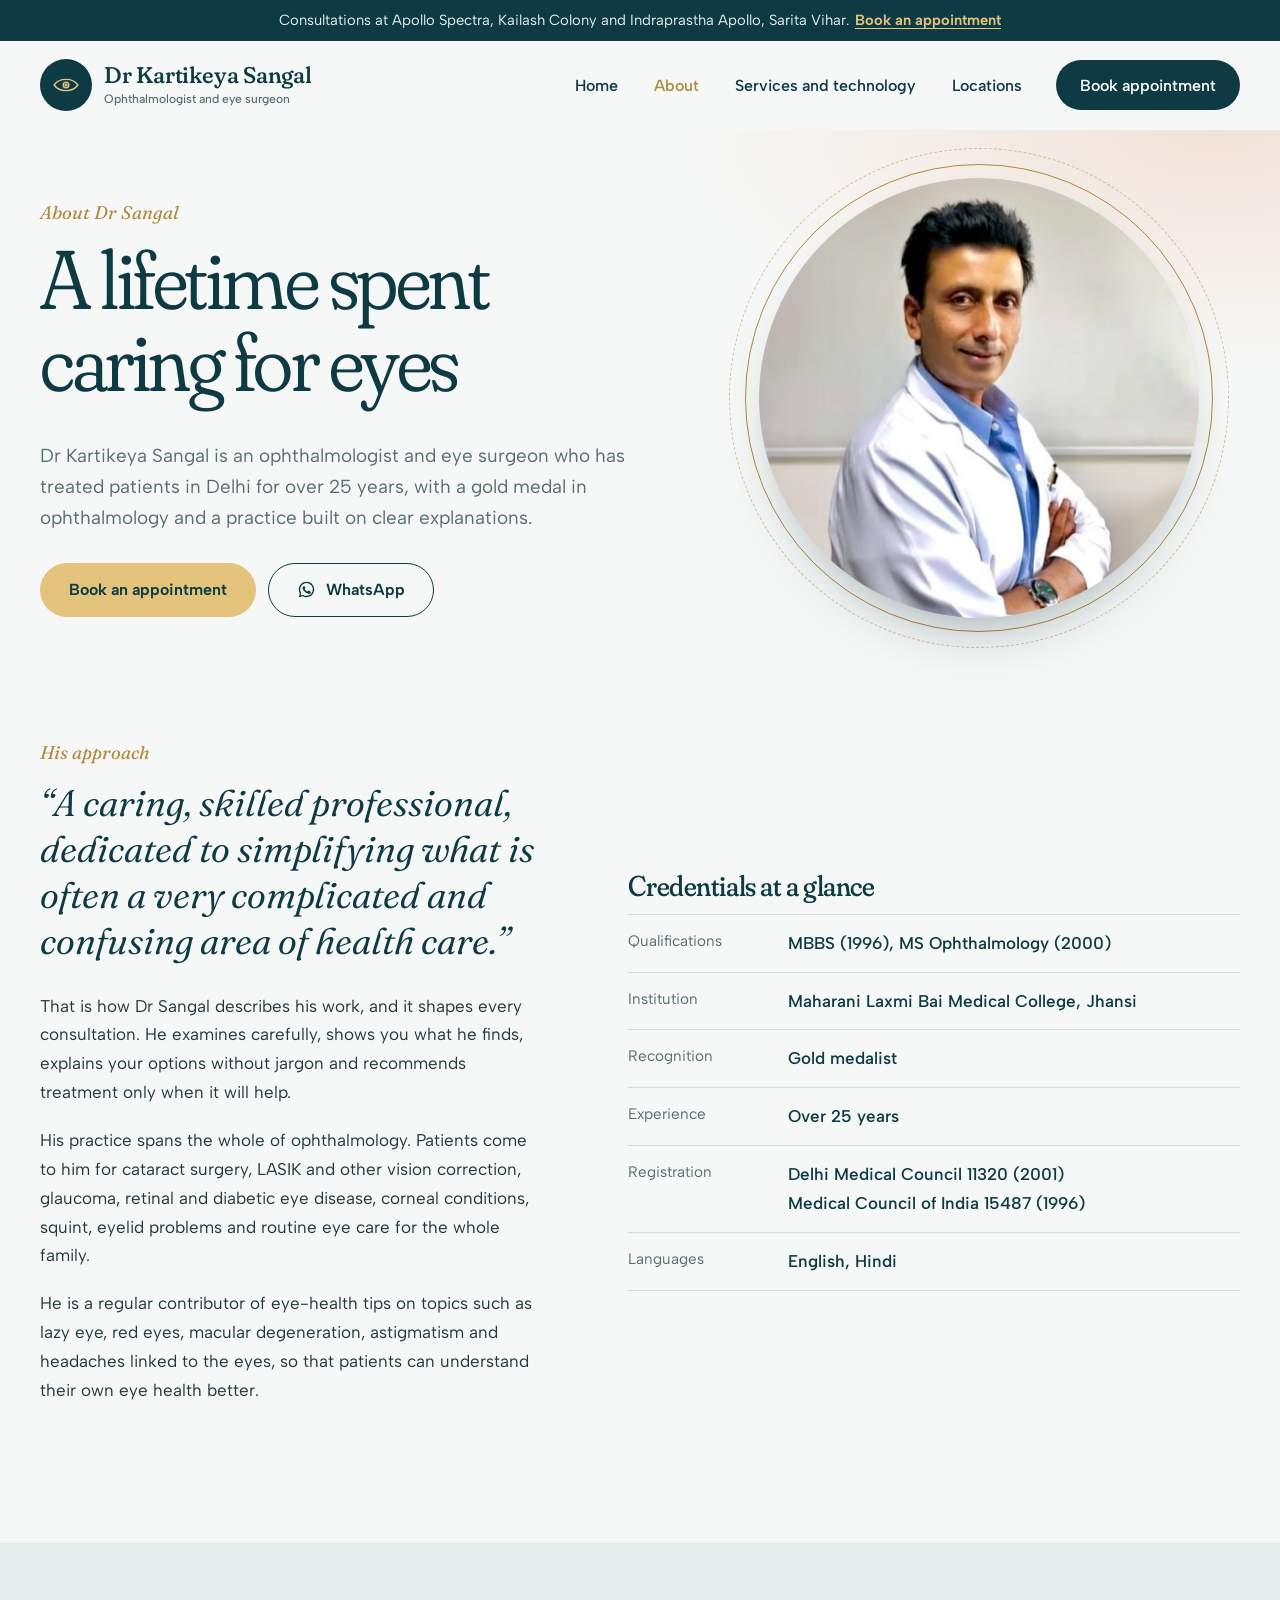
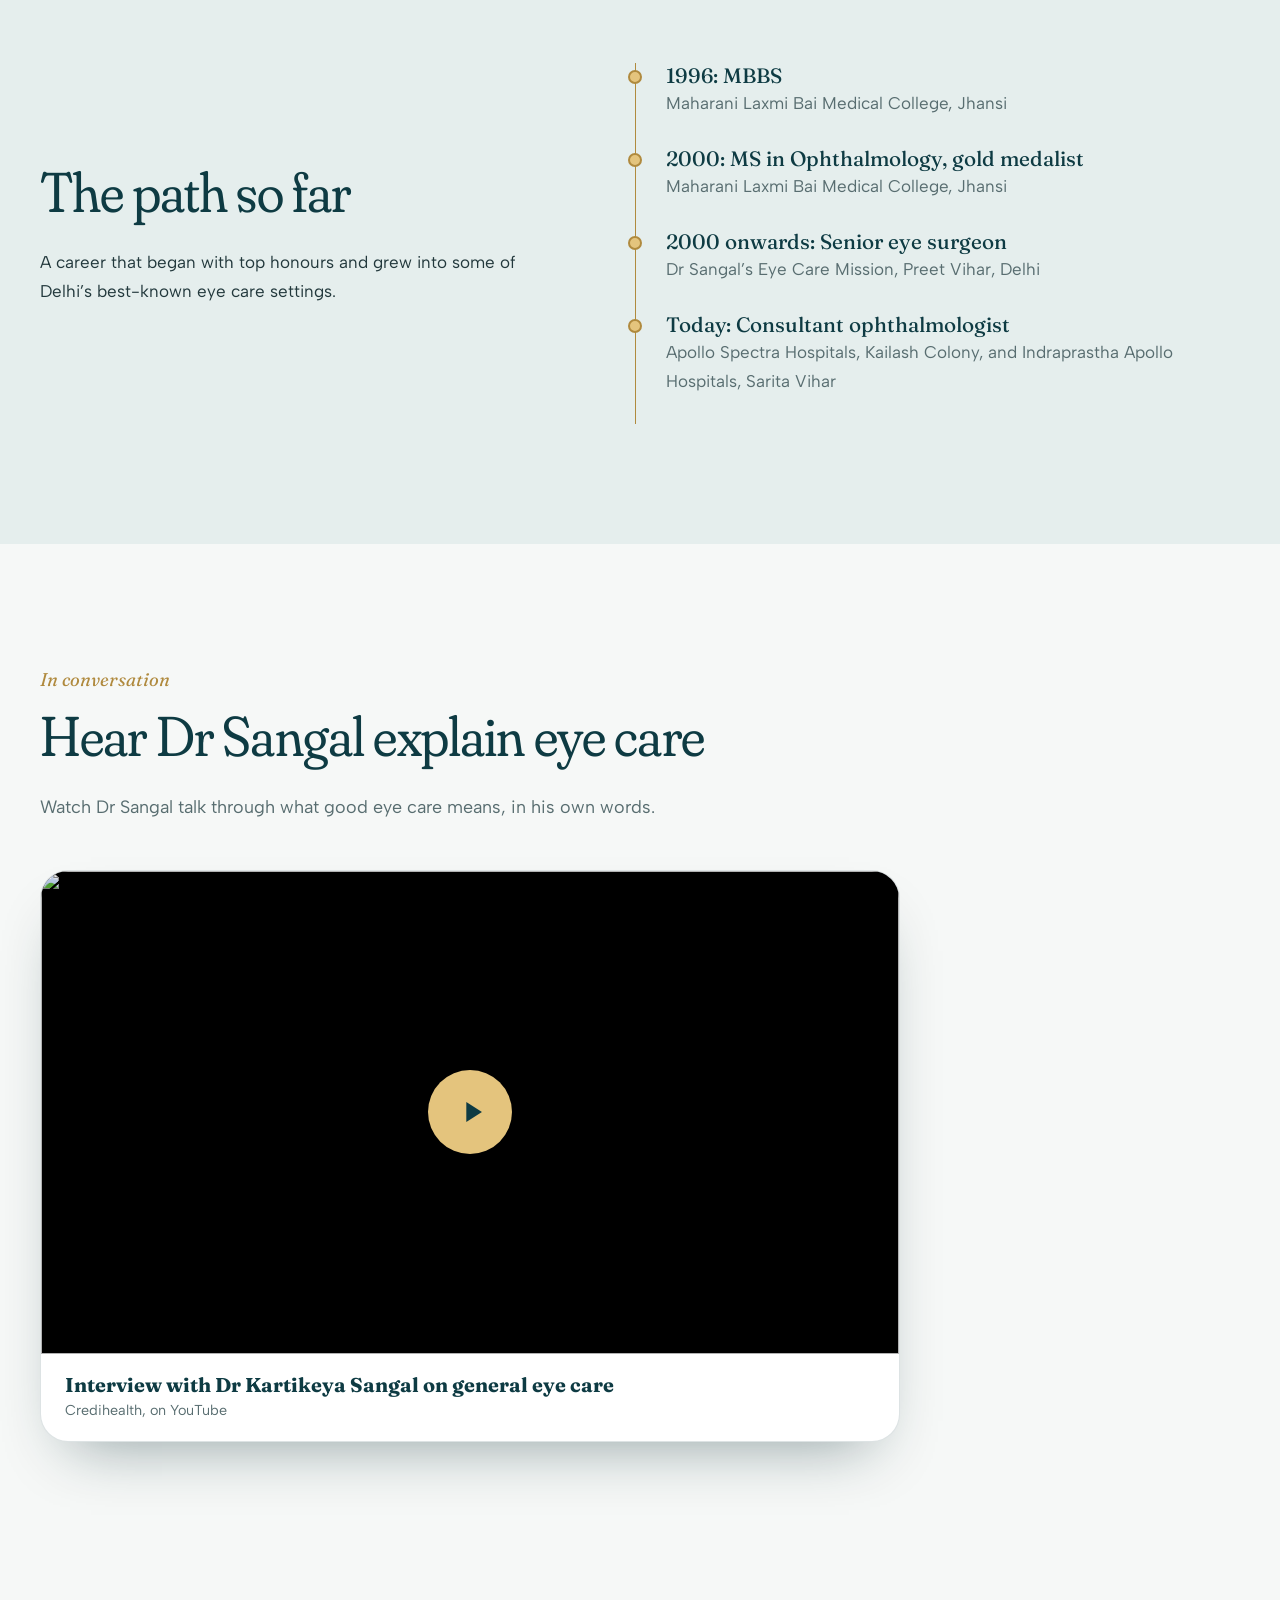
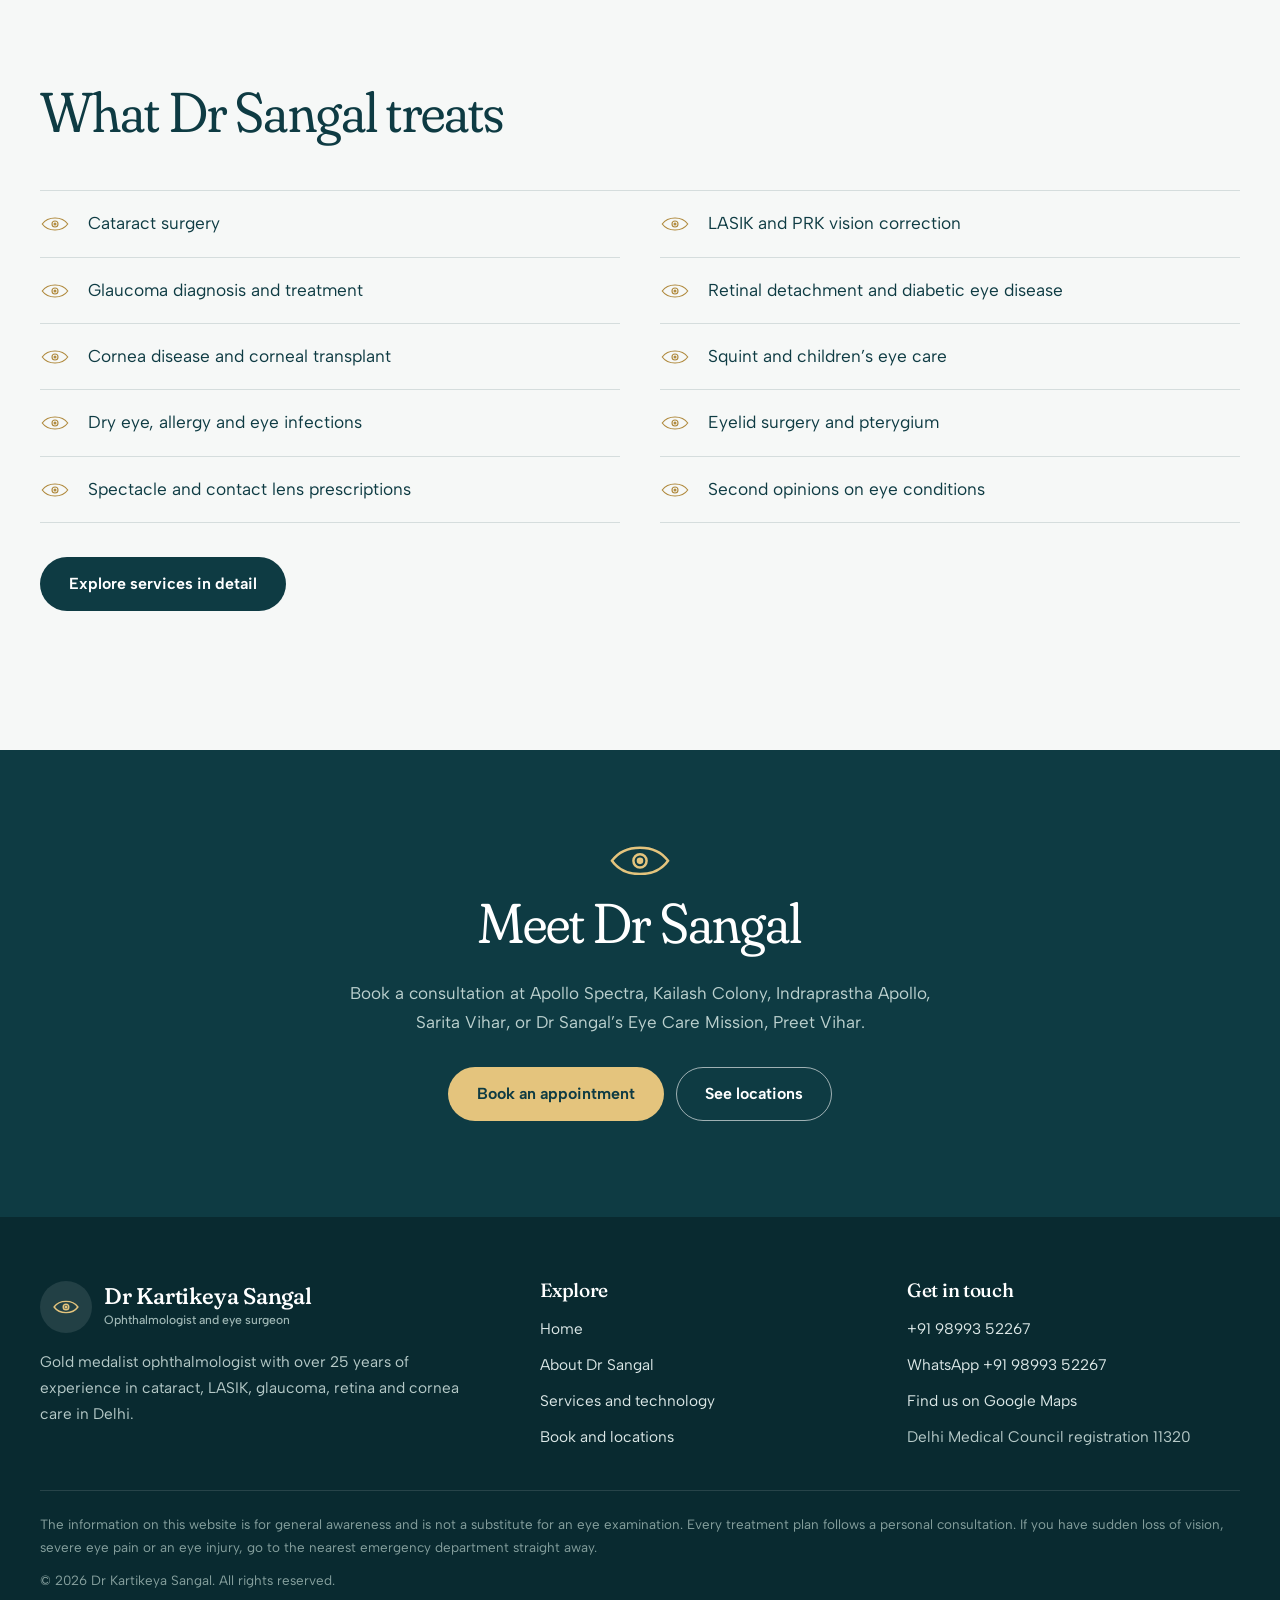
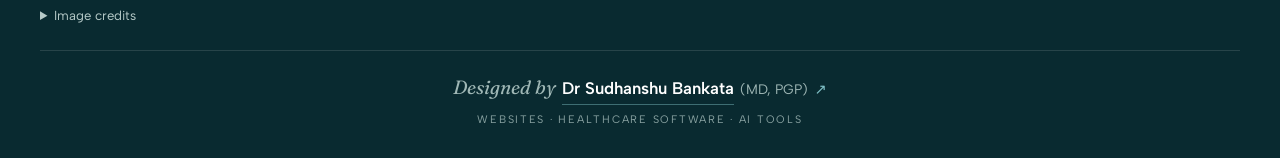
==== commit b01e994e: "Add Designed by Dr Sudhanshu Bankata footer credit linking to lexmedix.in/services Co-Authored-By: C" ====
--- a/about/index.html
+++ b/about/index.html
@@ -19,7 +19,7 @@
   <link rel="preconnect" href="https://fonts.googleapis.com">
   <link rel="preconnect" href="https://fonts.gstatic.com" crossorigin>
   <link rel="stylesheet" href="https://fonts.googleapis.com/css2?family=Albert+Sans:wght@400;500;600;700&family=Fraunces:ital,opsz,wght,SOFT@0,9..144,300..600,100;1,9..144,300..500,100&display=swap">
-  <link rel="stylesheet" href="../assets/css/site.css">
+  <link rel="stylesheet" href="../assets/css/site.css?v=73623bb4">
 </head>
 <body>
 <a class="skip" href="#main">Skip to content</a>
@@ -166,7 +166,8 @@
         </ul>
       </details>
     </div>
-  </div>
+  <div class="made-by"><a class="mb" href="https://lexmedix.in/services/" target="_blank" rel="noopener" aria-label="Designed by Dr Sudhanshu Bankata (MD, PGP). Website, software and AI services at Lexmedix. Opens in a new tab"><span class="mb-main"><span class="mb-pre">Designed by</span> <span class="mb-name">Dr Sudhanshu Bankata</span> <span class="mb-cred">(MD, PGP)</span><span class="mb-arrow" aria-hidden="true">&#8599;</span></span><span class="mb-sub" aria-hidden="true">Websites &middot; Healthcare software &middot; AI tools</span></a></div>
+</div>
 </footer>
 <a class="wa" href="https://wa.me/919899352267?text=Hello%20Dr%20Sangal%2C%20I%20would%20like%20to%20book%20an%20appointment." rel="noopener" aria-label="Chat on WhatsApp"><svg viewBox="0 0 32 32" fill="currentColor" aria-hidden="true"><path d="M16 3C8.8 3 3 8.8 3 16c0 2.3.6 4.5 1.7 6.4L3 29l6.8-1.8A13 13 0 0016 29c7.2 0 13-5.8 13-13S23.2 3 16 3zm0 23.7c-2 0-3.9-.6-5.5-1.6l-.4-.2-4 1 1.1-3.9-.3-.4A10.7 10.7 0 1116 26.7zm5.9-8c-.3-.2-1.9-.9-2.2-1s-.5-.2-.7.2-.8 1-1 1.2-.4.2-.7.1a8.7 8.7 0 01-4.3-3.8c-.3-.6.3-.5.9-1.7.1-.2 0-.4 0-.5l-1-2.3c-.2-.6-.5-.5-.7-.5h-.6c-.2 0-.6.1-.9.4s-1.2 1.2-1.2 2.9 1.2 3.4 1.4 3.6c.2.2 2.4 3.7 5.9 5.2 2.2.9 3 1 4.1.8.7-.1 1.9-.8 2.2-1.5s.3-1.4.2-1.5-.3-.2-.6-.4z"/></svg><span>WhatsApp</span></a>
 <button class="to-top" aria-label="Back to top"><svg viewBox="0 0 24 24" fill="none" stroke="currentColor" stroke-width="2" stroke-linecap="round" stroke-linejoin="round"><path d="M12 19V5M5 12l7-7 7 7"/></svg></button>
--- a/assets/css/site.css
+++ b/assets/css/site.css
@@ -137,7 +137,7 @@
 .includes span{color:#e3eded;font-size:1.05rem}
 
 /* split */
-.split{display:grid;gap:48px;align-items:center}
+.split{display:grid;grid-template-columns:minmax(0,1fr);gap:48px;align-items:center}
 .framed{position:relative;max-width:460px;margin-inline:auto;width:100%}
 .framed img{width:100%;aspect-ratio:4/5;object-fit:cover;object-position:center top;border-radius:999px 999px 28px 28px;box-shadow:var(--shadow)}
 .framed::before{content:"";position:absolute;inset:-14px -14px 14px 14px;border:1.5px solid var(--gold);border-radius:999px 999px 34px 34px;z-index:-1}
@@ -389,3 +389,21 @@
 
 .loop .pupil{opacity:0;animation:fadein .8s 2.6s forwards}
 @keyframes fadein{to{opacity:1}}
+/* narrow-screen safety: one-column grids must shrink to the screen, not widen to the longest item (see Bankata AI CLAUDE.md rule 12) */
+.split>*{min-width:0;overflow-wrap:anywhere}
+
+/* ---------- Designer credit ("Designed by", footer) ---------- */
+.made-by { margin-top: 22px; padding-top: 20px; border-top: 1px solid var(--mb-line); display: flex; justify-content: center; text-align: center; min-width: 0; }
+.made-by .mb { display: inline-flex; flex-direction: column; align-items: center; gap: 6px; min-height: 44px; justify-content: center; max-width: 100%; color: var(--mb-text); text-decoration: none; overflow-wrap: anywhere; }
+.made-by .mb:hover { text-decoration: none; color: var(--mb-text); }
+.made-by .mb-main { display: inline-flex; flex-wrap: wrap; align-items: baseline; justify-content: center; gap: 0 .4em; min-width: 0; }
+.made-by .mb-pre { font-family: var(--mb-pre-font); font-style: var(--mb-pre-style, normal); font-size: var(--mb-pre-size, 1.1rem); color: var(--mb-muted); letter-spacing: var(--mb-pre-ls, 0); text-transform: var(--mb-pre-tt, none); }
+.made-by .mb-name { font-family: var(--mb-name-font); font-weight: var(--mb-name-weight, 600); font-size: var(--mb-name-size, 1.05rem); letter-spacing: var(--mb-name-ls, 0); text-transform: var(--mb-name-tt, none); color: var(--mb-name-color, var(--mb-text)); padding-bottom: 2px; border-bottom: 1px solid var(--mb-rest); background: linear-gradient(var(--mb-accent), var(--mb-accent)) 0 100% / 0 2px no-repeat; transition: background-size .35s ease; }
+.made-by .mb-cred { font-family: var(--mb-cred-font, var(--mb-name-font)); font-size: .86rem; color: var(--mb-muted); }
+.made-by .mb-arrow { font-family: system-ui, "Segoe UI Symbol", sans-serif; color: var(--mb-accent); display: inline-block; transition: transform .25s ease; font-size: .95em; }
+.made-by .mb-sub { font-family: var(--mb-sub-font); font-size: .68rem; letter-spacing: .16em; text-transform: uppercase; color: var(--mb-muted); opacity: .85; }
+.made-by .mb:hover .mb-name, .made-by .mb:focus-visible .mb-name { background-size: 100% 2px; }
+.made-by .mb:hover .mb-arrow, .made-by .mb:focus-visible .mb-arrow { transform: translate(3px, -3px); }
+.made-by .mb:focus-visible { outline: 2px solid var(--mb-accent); outline-offset: 4px; border-radius: 4px; }
+@media (prefers-reduced-motion: reduce) { .made-by .mb-name, .made-by .mb-arrow { transition: none; } }
+.made-by { --mb-line: rgba(255,255,255,.12); --mb-text: #dbe7e6; --mb-muted: #9fb7b5; --mb-accent: #7fc0c6; --mb-rest: rgba(127,192,198,.45); --mb-pre-font: var(--display); --mb-pre-style: italic; --mb-pre-size: 1.2rem; --mb-name-font: var(--sans); --mb-name-weight: 600; --mb-name-color: #fff; --mb-sub-font: var(--sans); }
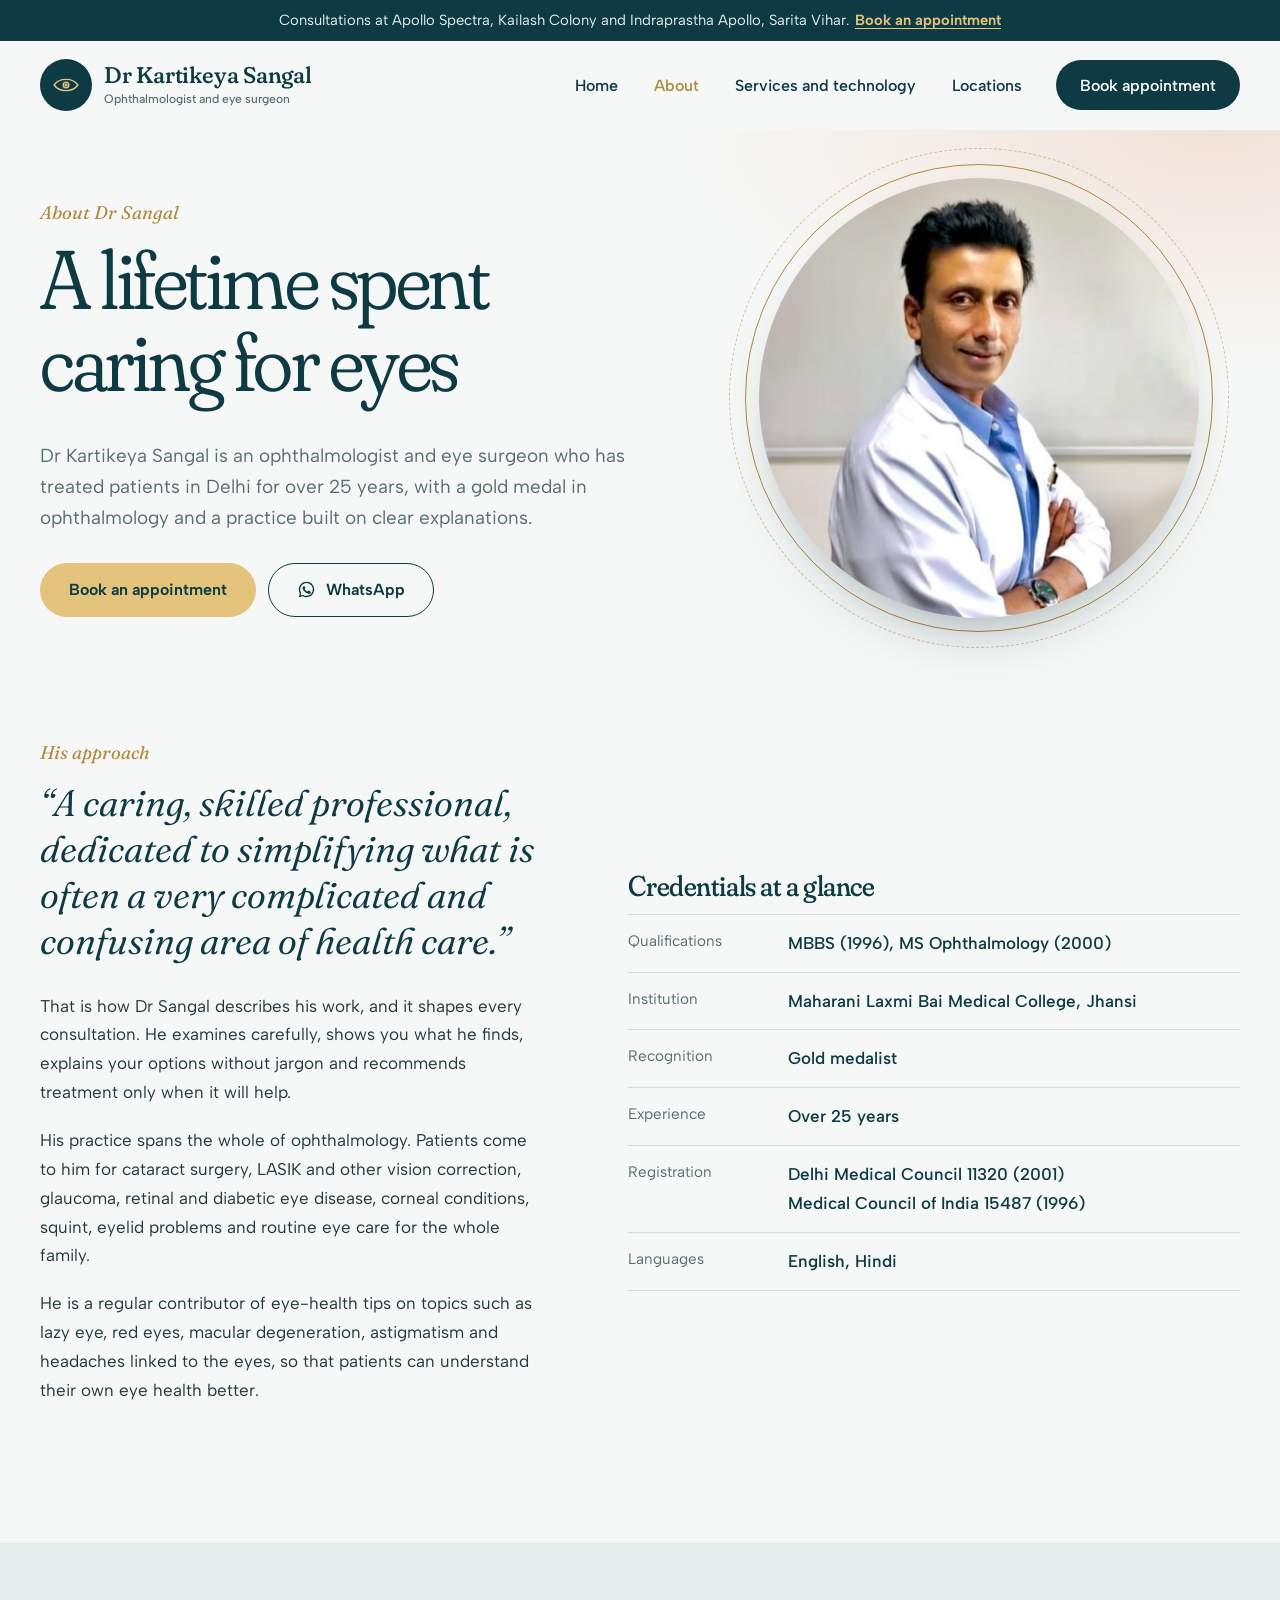
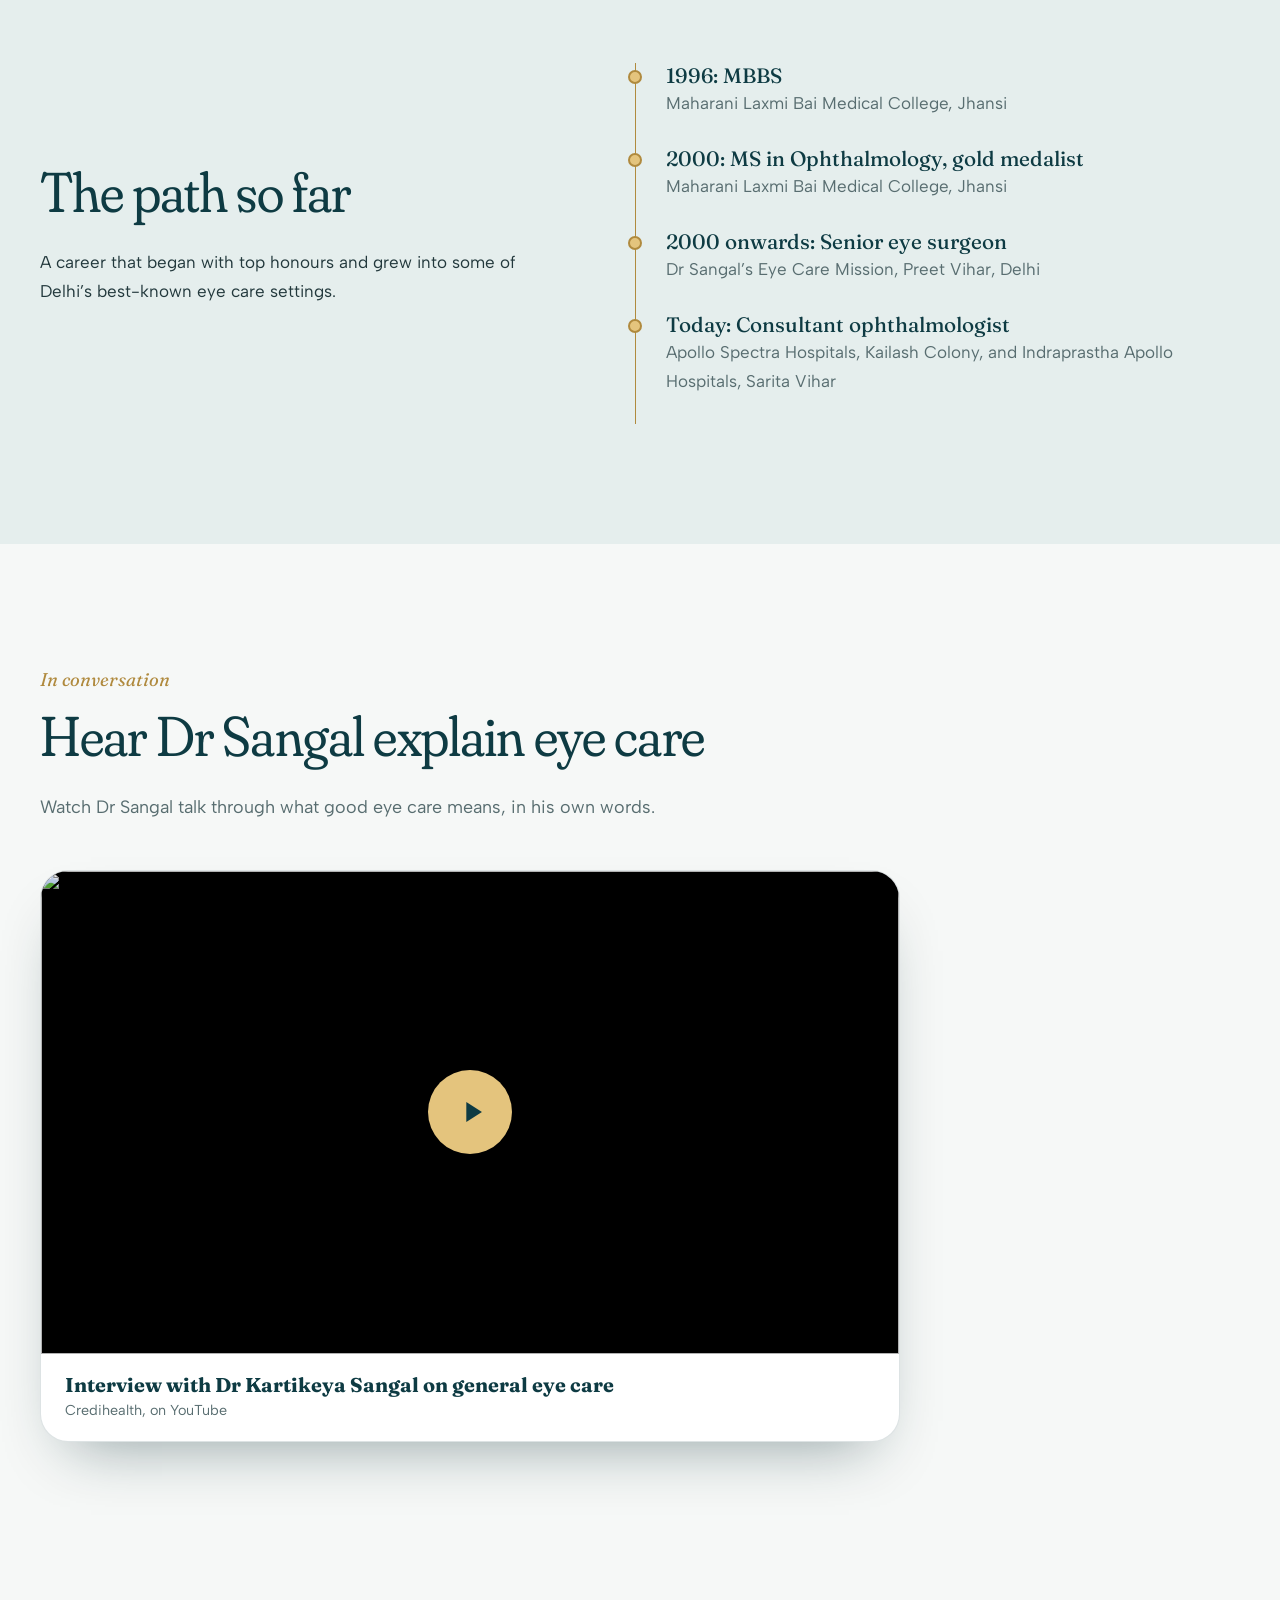
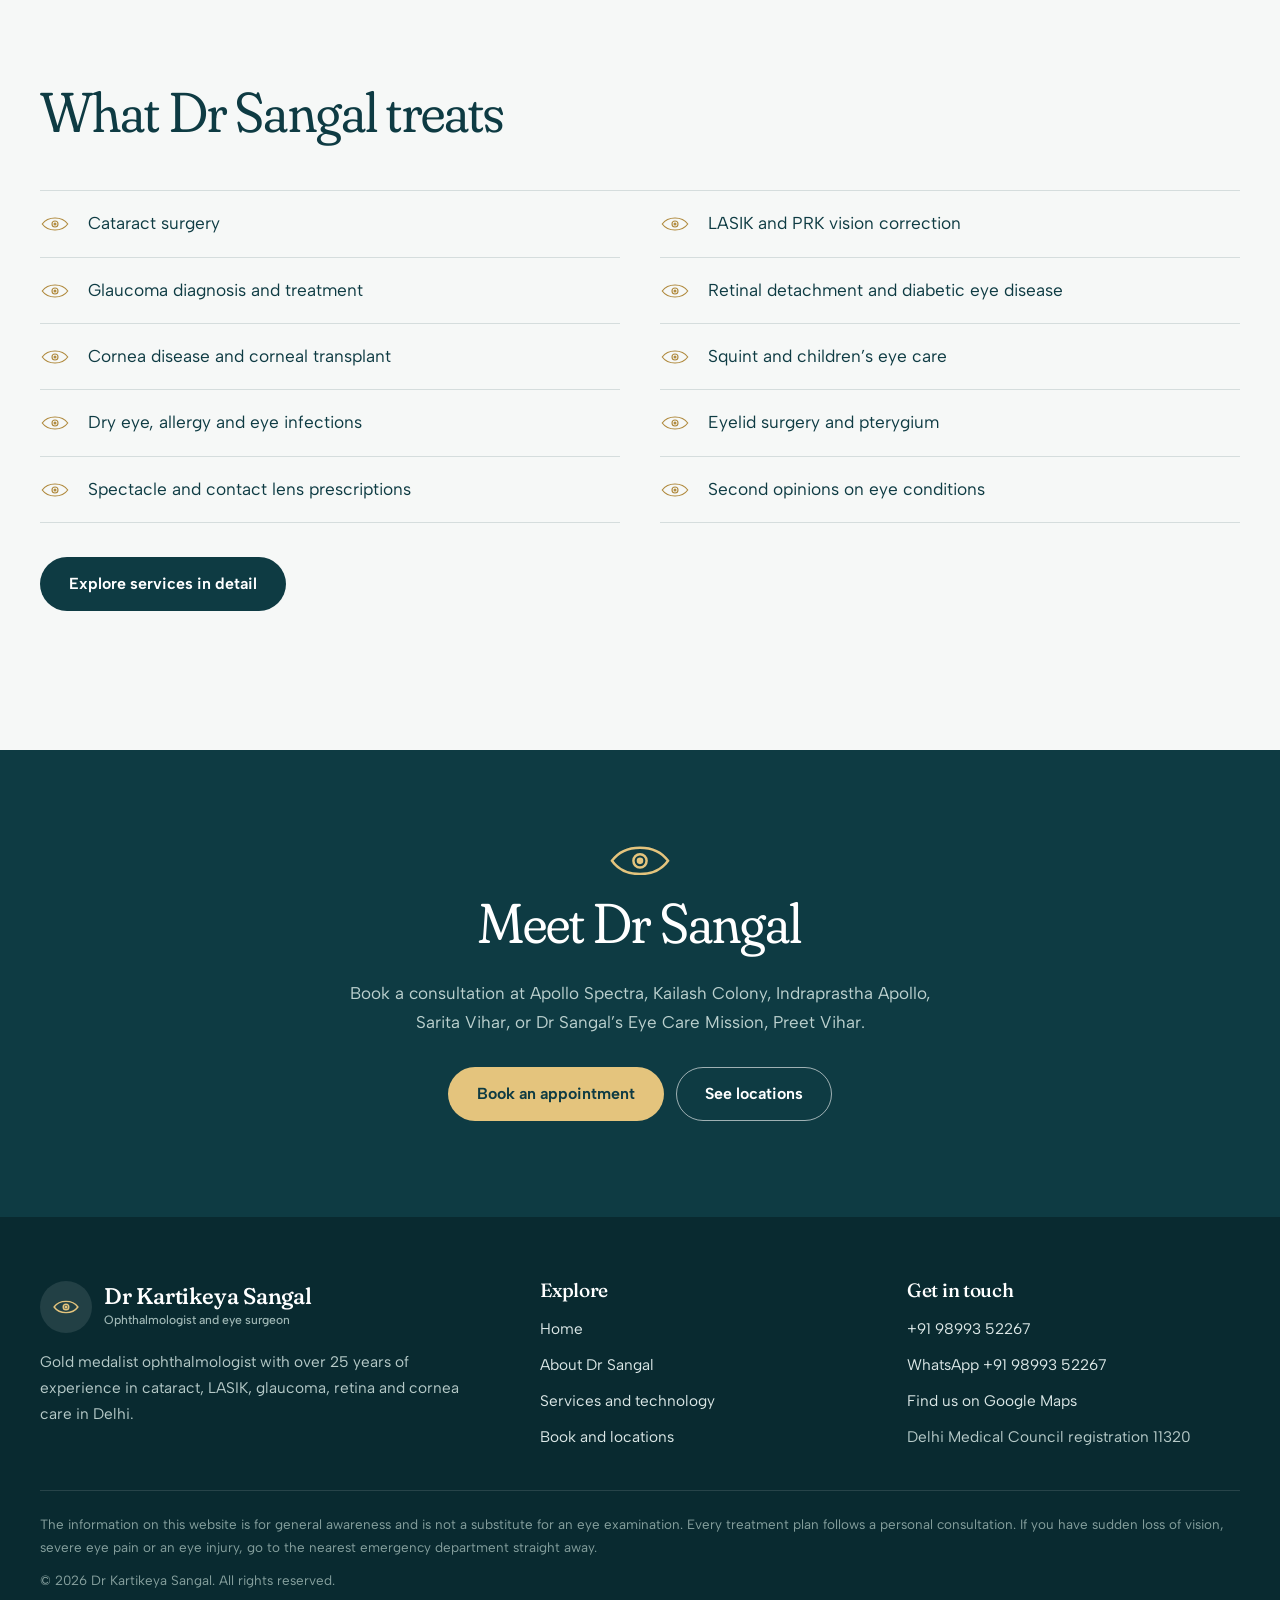
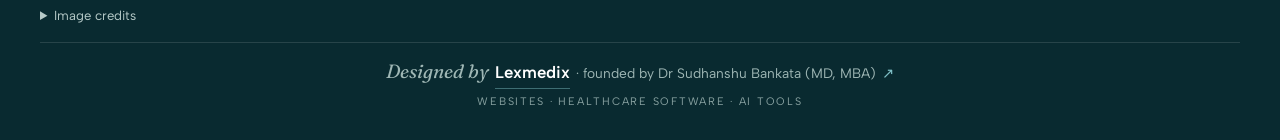
==== commit 6ff15ce1: "Footer credit: Designed by Lexmedix, founded by Dr Sudhanshu Bankata (MD, MBA) Studio standard 11 as" ====
--- a/about/index.html
+++ b/about/index.html
@@ -19,7 +19,7 @@
   <link rel="preconnect" href="https://fonts.googleapis.com">
   <link rel="preconnect" href="https://fonts.gstatic.com" crossorigin>
   <link rel="stylesheet" href="https://fonts.googleapis.com/css2?family=Albert+Sans:wght@400;500;600;700&family=Fraunces:ital,opsz,wght,SOFT@0,9..144,300..600,100;1,9..144,300..500,100&display=swap">
-  <link rel="stylesheet" href="../assets/css/site.css?v=73623bb4">
+  <link rel="stylesheet" href="../assets/css/site.css?v=509dfd44">
 </head>
 <body>
 <a class="skip" href="#main">Skip to content</a>
@@ -166,7 +166,7 @@
         </ul>
       </details>
     </div>
-  <div class="made-by"><a class="mb" href="https://lexmedix.in/services/" target="_blank" rel="noopener" aria-label="Designed by Dr Sudhanshu Bankata (MD, PGP). Website, software and AI services at Lexmedix. Opens in a new tab"><span class="mb-main"><span class="mb-pre">Designed by</span> <span class="mb-name">Dr Sudhanshu Bankata</span> <span class="mb-cred">(MD, PGP)</span><span class="mb-arrow" aria-hidden="true">&#8599;</span></span><span class="mb-sub" aria-hidden="true">Websites &middot; Healthcare software &middot; AI tools</span></a></div>
+  <div class="made-by"><a class="mb" href="https://lexmedix.in/services/" target="_blank" rel="noopener"><span class="mb-main"><span class="mb-pre">Designed by</span> <span class="mb-name">Lexmedix</span> <span class="mb-cred"><span class="mb-dot" aria-hidden="true">&middot; </span><span class="mb-sr">, </span>founded by Dr Sudhanshu Bankata (MD, MBA)</span><span class="mb-arrow" aria-hidden="true">&#8599;</span></span><span class="mb-sr">, </span><span class="mb-sub">Websites &middot; Healthcare software &middot; AI tools</span><span class="mb-sr"> (opens in a new tab)</span></a></div>
 </div>
 </footer>
 <a class="wa" href="https://wa.me/919899352267?text=Hello%20Dr%20Sangal%2C%20I%20would%20like%20to%20book%20an%20appointment." rel="noopener" aria-label="Chat on WhatsApp"><svg viewBox="0 0 32 32" fill="currentColor" aria-hidden="true"><path d="M16 3C8.8 3 3 8.8 3 16c0 2.3.6 4.5 1.7 6.4L3 29l6.8-1.8A13 13 0 0016 29c7.2 0 13-5.8 13-13S23.2 3 16 3zm0 23.7c-2 0-3.9-.6-5.5-1.6l-.4-.2-4 1 1.1-3.9-.3-.4A10.7 10.7 0 1116 26.7zm5.9-8c-.3-.2-1.9-.9-2.2-1s-.5-.2-.7.2-.8 1-1 1.2-.4.2-.7.1a8.7 8.7 0 01-4.3-3.8c-.3-.6.3-.5.9-1.7.1-.2 0-.4 0-.5l-1-2.3c-.2-.6-.5-.5-.7-.5h-.6c-.2 0-.6.1-.9.4s-1.2 1.2-1.2 2.9 1.2 3.4 1.4 3.6c.2.2 2.4 3.7 5.9 5.2 2.2.9 3 1 4.1.8.7-.1 1.9-.8 2.2-1.5s.3-1.4.2-1.5-.3-.2-.6-.4z"/></svg><span>WhatsApp</span></a>
--- a/assets/css/site.css
+++ b/assets/css/site.css
@@ -393,8 +393,8 @@
 .split>*{min-width:0;overflow-wrap:anywhere}
 
 /* ---------- Designer credit ("Designed by", footer) ---------- */
-.made-by { margin-top: 22px; padding-top: 20px; border-top: 1px solid var(--mb-line); display: flex; justify-content: center; text-align: center; min-width: 0; }
-.made-by .mb { display: inline-flex; flex-direction: column; align-items: center; gap: 6px; min-height: 44px; justify-content: center; max-width: 100%; color: var(--mb-text); text-decoration: none; overflow-wrap: anywhere; }
+.made-by { margin-top: 14px; padding-top: 12px; border-top: 1px solid var(--mb-line); display: flex; justify-content: center; text-align: center; min-width: 0; }
+.made-by .mb { display: inline-flex; flex-direction: column; align-items: center; gap: 4px; min-height: 44px; justify-content: center; max-width: 100%; color: var(--mb-text); text-decoration: none; overflow-wrap: anywhere; position: relative; }
 .made-by .mb:hover { text-decoration: none; color: var(--mb-text); }
 .made-by .mb-main { display: inline-flex; flex-wrap: wrap; align-items: baseline; justify-content: center; gap: 0 .4em; min-width: 0; }
 .made-by .mb-pre { font-family: var(--mb-pre-font); font-style: var(--mb-pre-style, normal); font-size: var(--mb-pre-size, 1.1rem); color: var(--mb-muted); letter-spacing: var(--mb-pre-ls, 0); text-transform: var(--mb-pre-tt, none); }
@@ -402,8 +402,10 @@
 .made-by .mb-cred { font-family: var(--mb-cred-font, var(--mb-name-font)); font-size: .86rem; color: var(--mb-muted); }
 .made-by .mb-arrow { font-family: system-ui, "Segoe UI Symbol", sans-serif; color: var(--mb-accent); display: inline-block; transition: transform .25s ease; font-size: .95em; }
 .made-by .mb-sub { font-family: var(--mb-sub-font); font-size: .68rem; letter-spacing: .16em; text-transform: uppercase; color: var(--mb-muted); opacity: .85; }
+.made-by .mb-sr { position: absolute; width: 1px; height: 1px; margin: -1px; padding: 0; overflow: hidden; clip: rect(0 0 0 0); white-space: nowrap; border: 0; }
 .made-by .mb:hover .mb-name, .made-by .mb:focus-visible .mb-name { background-size: 100% 2px; }
 .made-by .mb:hover .mb-arrow, .made-by .mb:focus-visible .mb-arrow { transform: translate(3px, -3px); }
 .made-by .mb:focus-visible { outline: 2px solid var(--mb-accent); outline-offset: 4px; border-radius: 4px; }
 @media (prefers-reduced-motion: reduce) { .made-by .mb-name, .made-by .mb-arrow { transition: none; } }
+@media (max-width: 480px) { .made-by .mb-dot { display: none; } }
 .made-by { --mb-line: rgba(255,255,255,.12); --mb-text: #dbe7e6; --mb-muted: #9fb7b5; --mb-accent: #7fc0c6; --mb-rest: rgba(127,192,198,.45); --mb-pre-font: var(--display); --mb-pre-style: italic; --mb-pre-size: 1.2rem; --mb-name-font: var(--sans); --mb-name-weight: 600; --mb-name-color: #fff; --mb-sub-font: var(--sans); }
